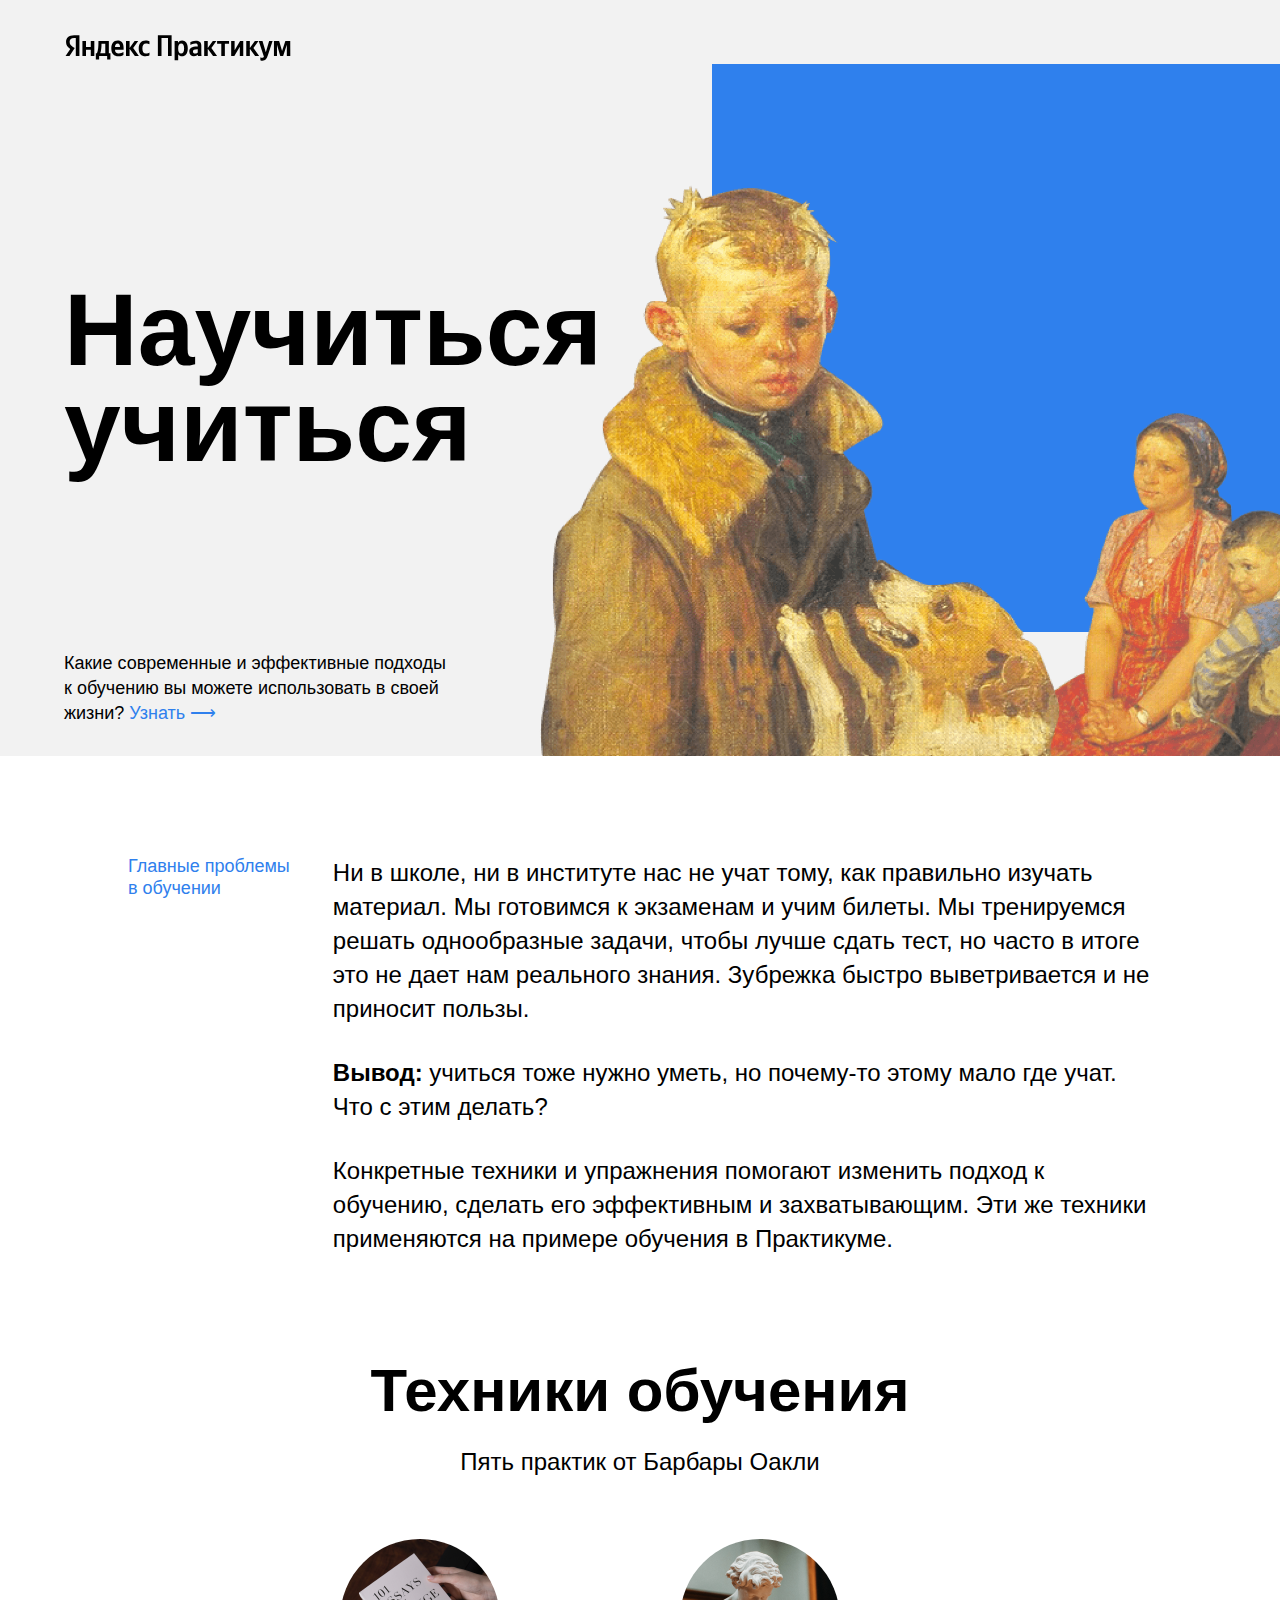
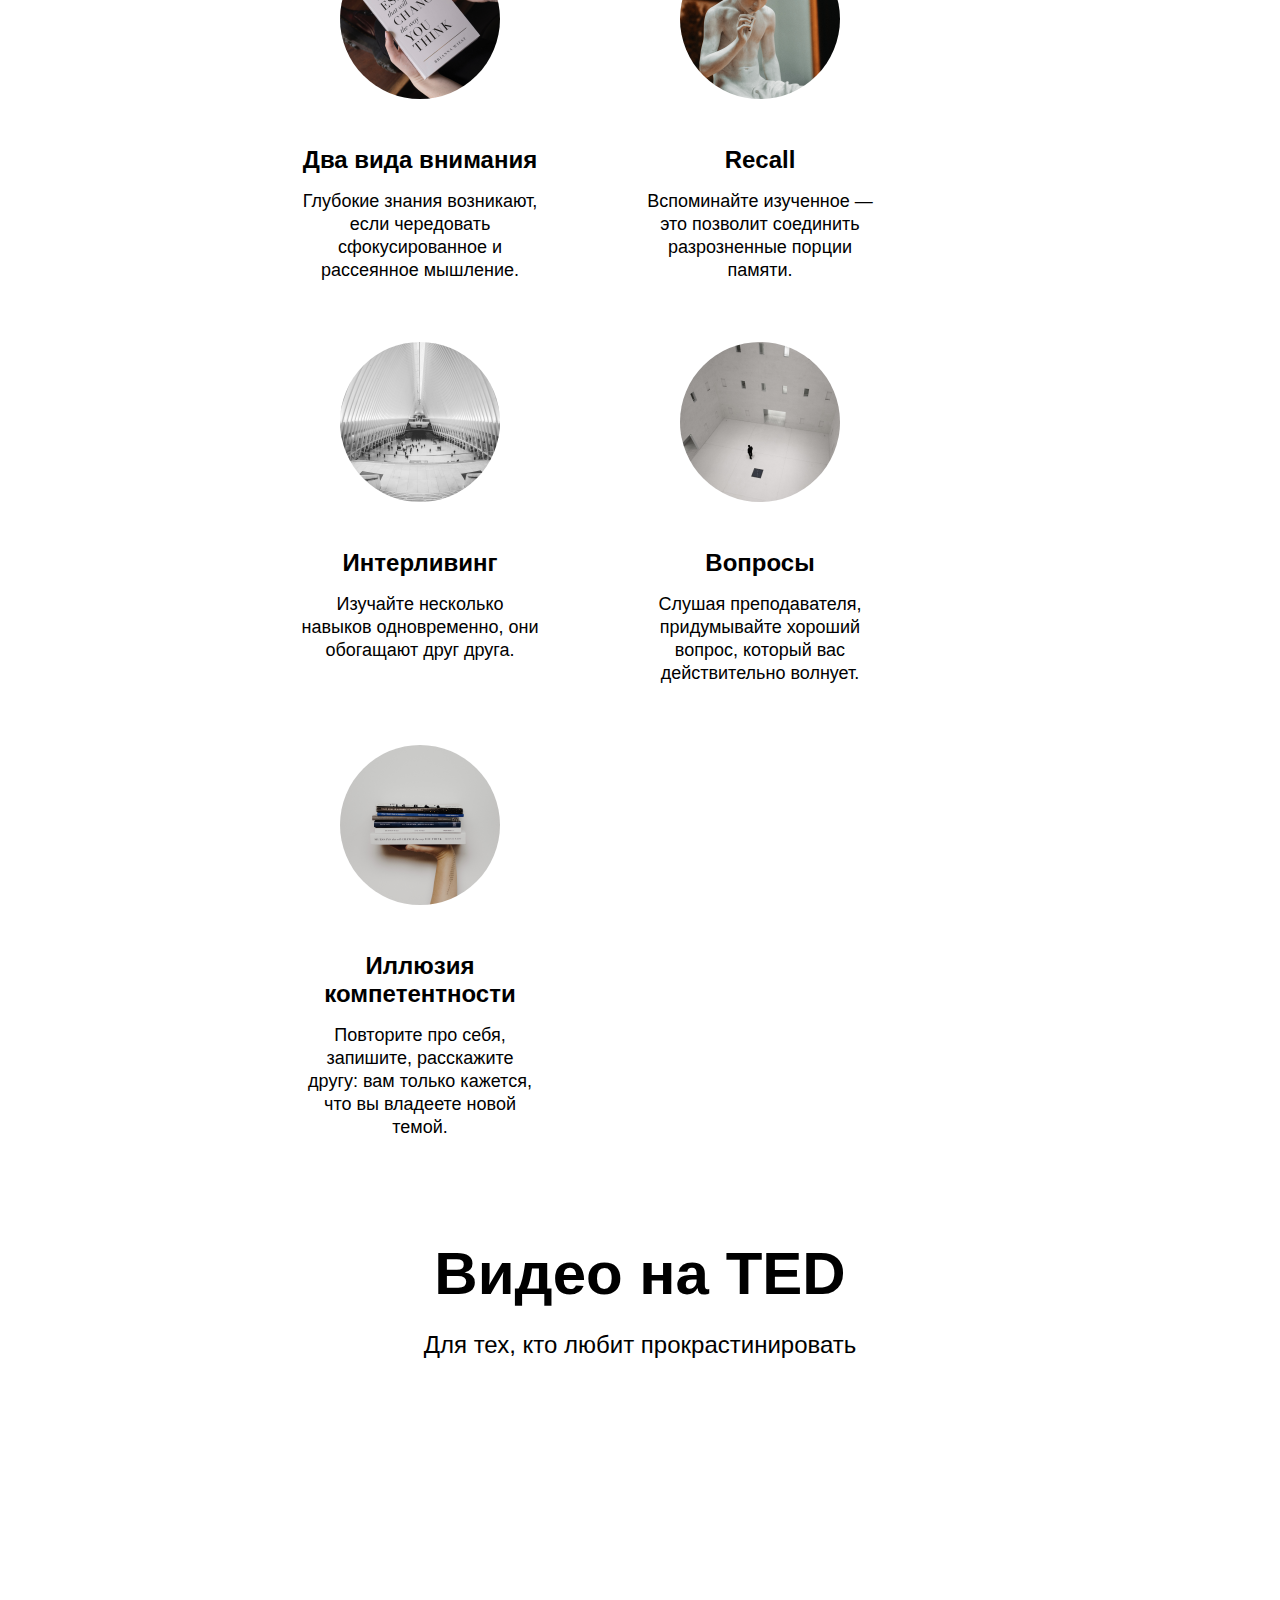
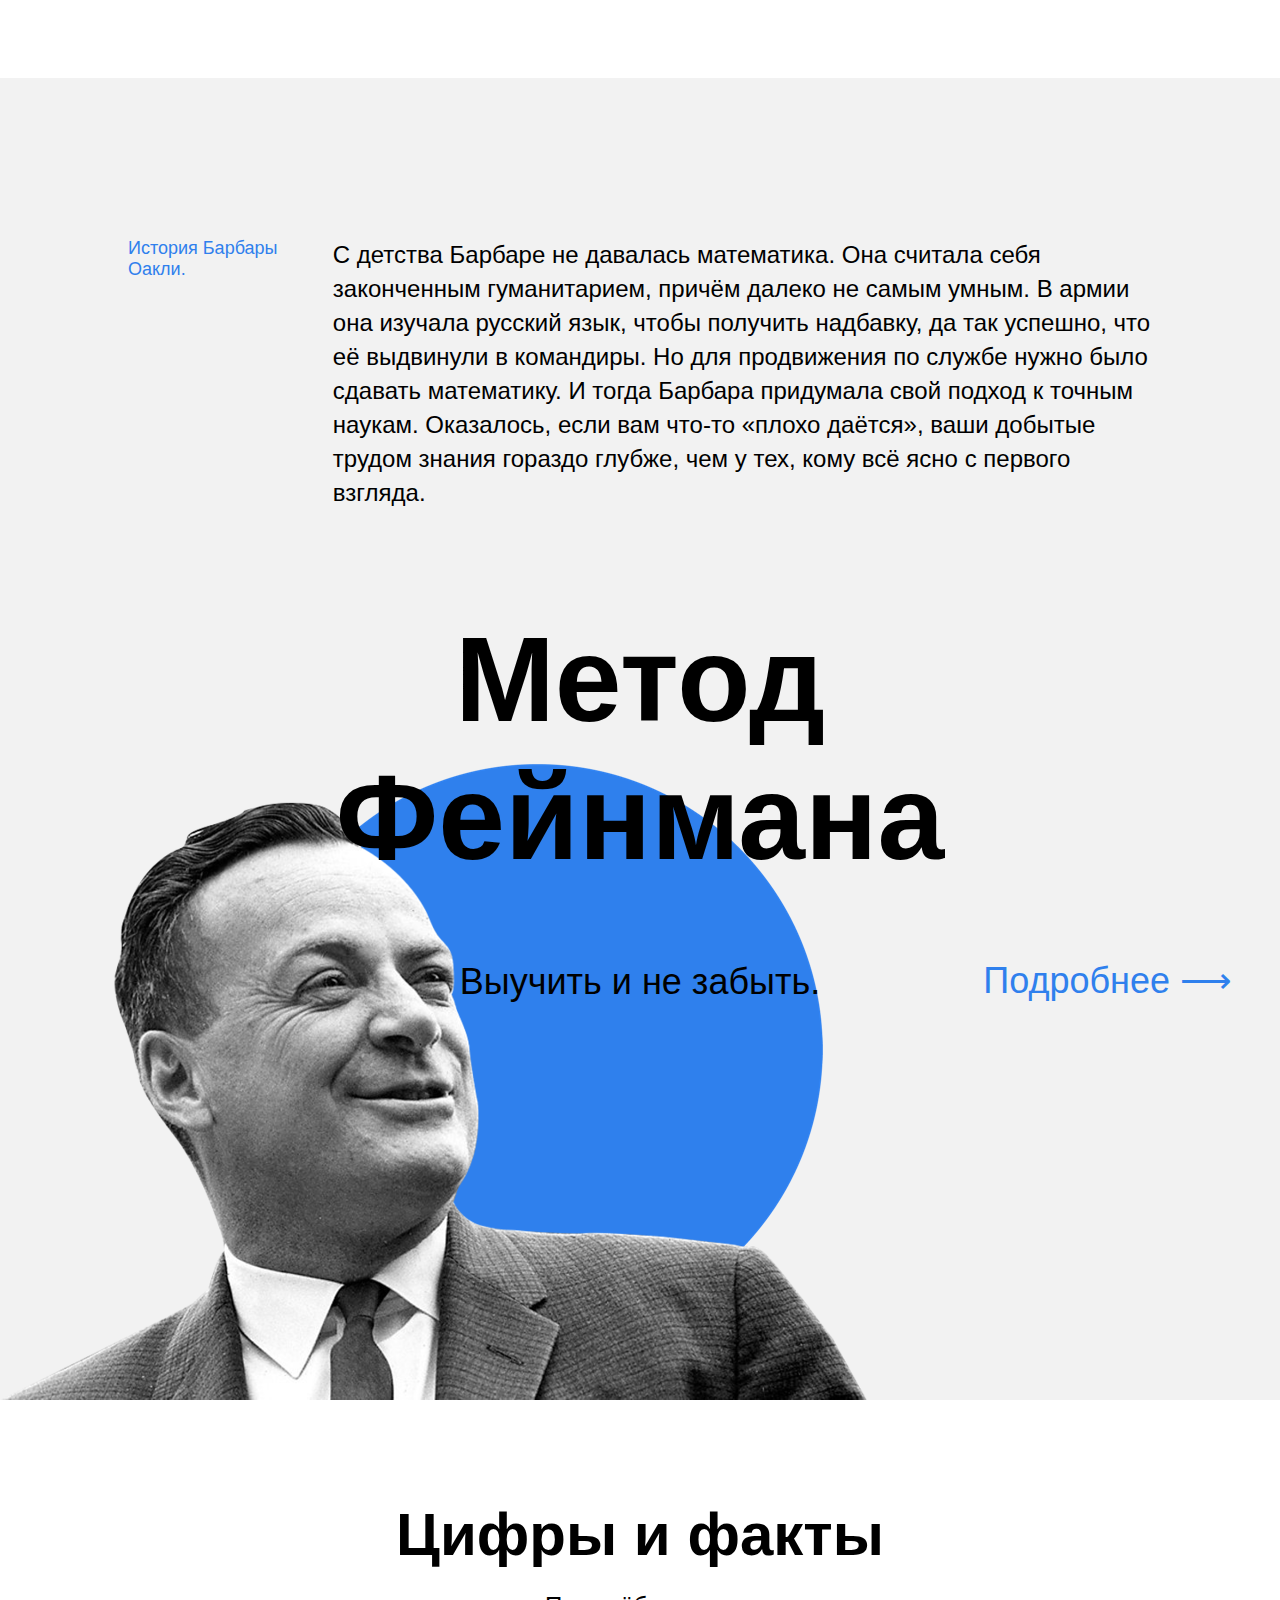
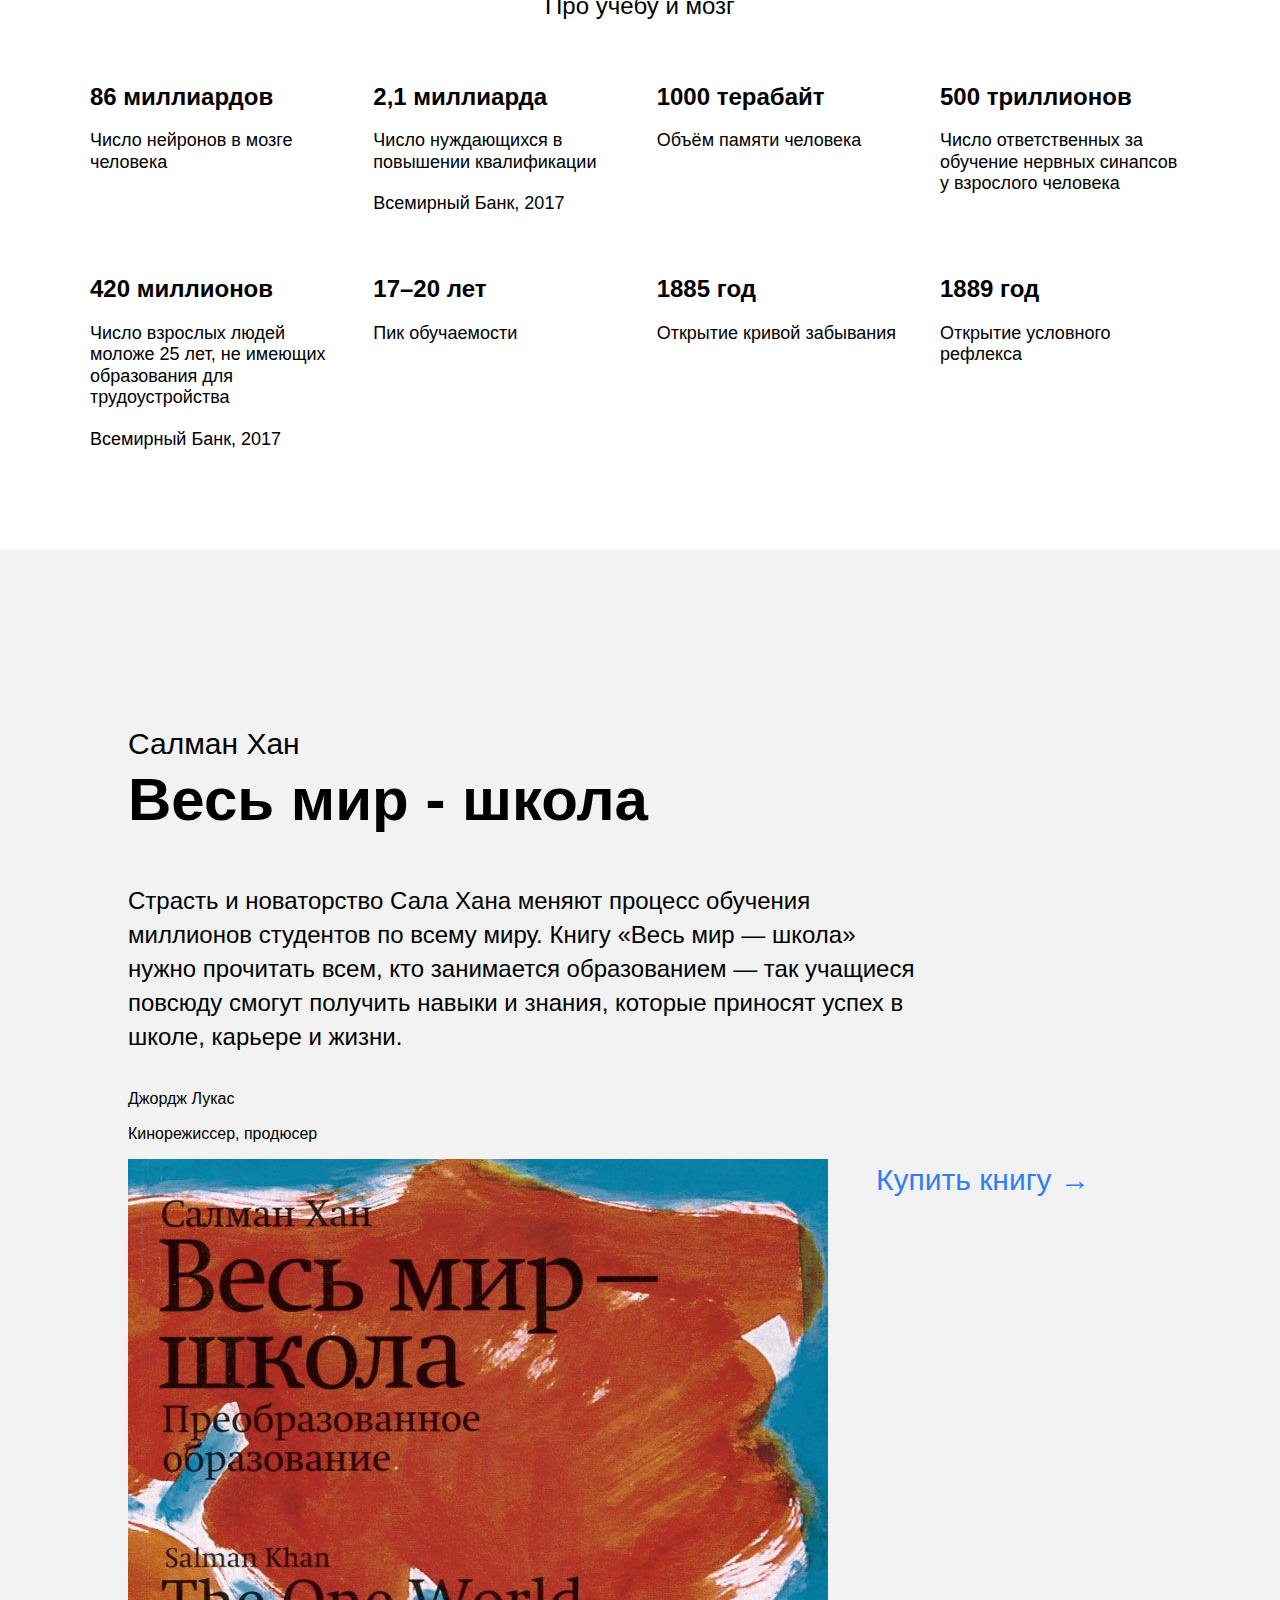
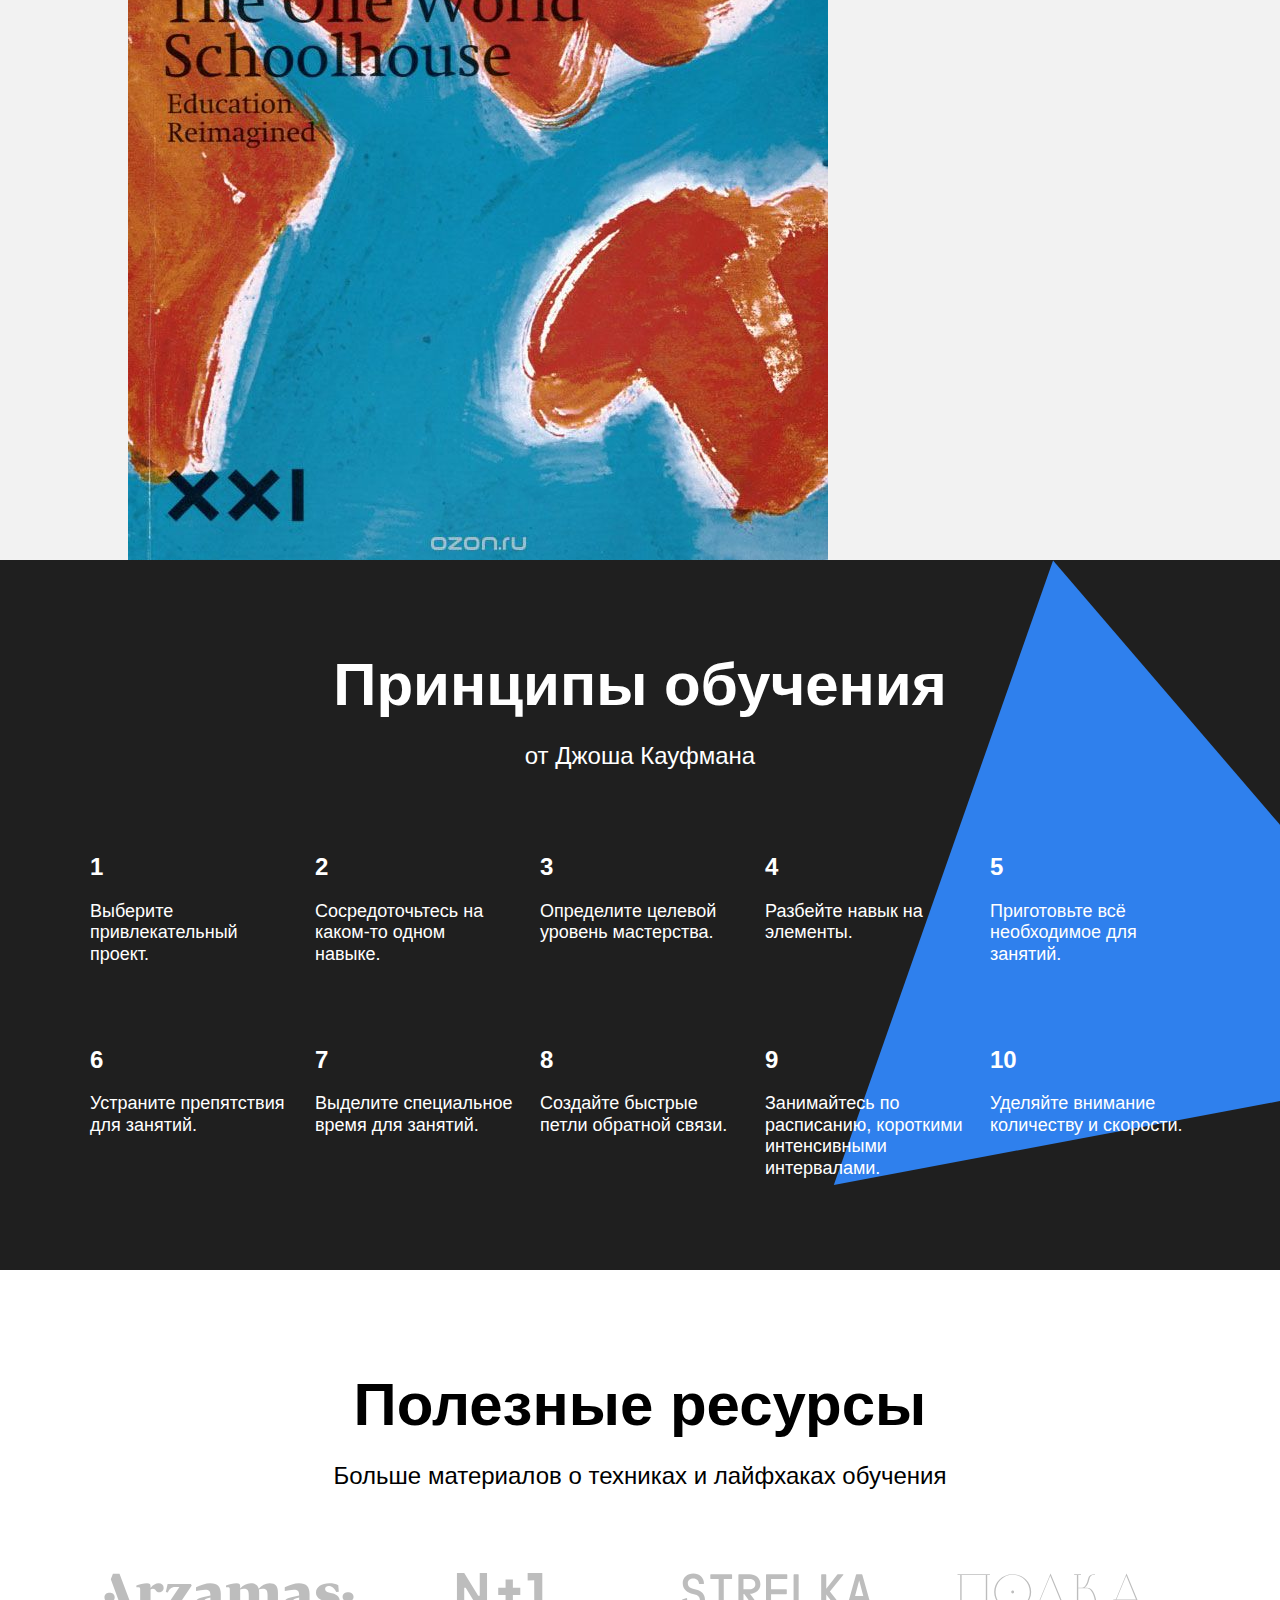
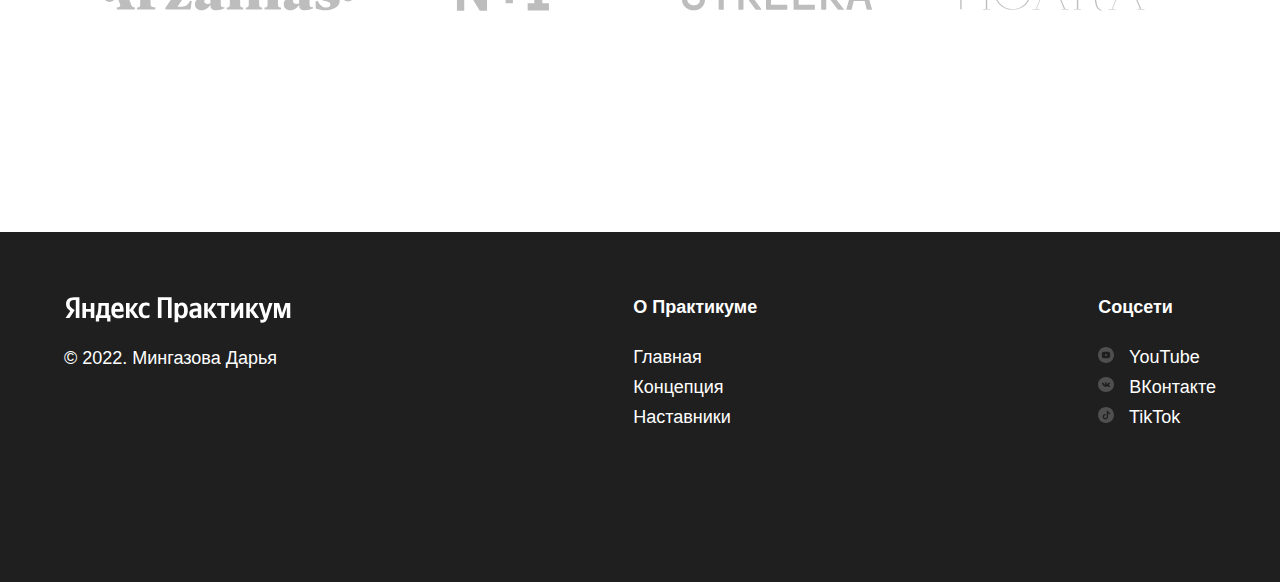
==== index.html @ 9c0dbe28 "second sprint" ====
<!DOCTYPE html>
<html lang="ru">
<head>
  <meta charset="UTF-8">
  <meta name="viewport" content="width=device-width, initial-scale=1.0">
  <link rel="stylesheet" href="./pages/index.css">
  <title>Научиться учиться</title>
</head>
<body class="page">
  <header class="header">
    <a href="https://praktikum.yandex.ru/" target="_blank"><img src="./images/logo_place_header.svg" alt="Логотип Yandex" class="logo logo_place_header"></a>
    <h1 class="header__title">Научиться учиться</h1>
    <p class="header__subtitle">Какие современные и эффективные подходы к обучению вы можете использовать в своей жизни?
    <a href="#" class="header__link">Узнать &xrarr;</a>
    </p>
    <img class="header__illustration" src="./images/header-image.png" alt="«Опять двойка», картина художника Фёдора Решетникова">
    <div class="header__square-pic rotation"></div>
  </header>

  <main class="content">

    <section class="description">
      <div class="two-columns">
        <h2 class="two-columns__brief">Главные проблемы в обучении</h2>
        <div class="two-columns__main-text">
          <p class="two-columns__paragraph">
            Ни в школе, ни в институте нас не учат тому, как правильно изучать материал. Мы готовимся к экзаменам и учим билеты. Мы тренируемся решать однообразные задачи, чтобы лучше сдать тест, но часто в итоге это не дает нам реального знания. Зубрежка быстро выветривается и не приносит пользы.
          </p>
          <p class="two-columns__paragraph">
            <span class="two-columns__span-accent">Вывод:</span>
            учиться тоже нужно уметь, но почему-то этому мало где учат. Что с этим делать?
          </p>
          <p class="two-columns__paragraph">
            Конкретные техники и упражнения помогают изменить подход к обучению, сделать его эффективным и захватывающим. Эти же техники применяются на примере обучения в Практикуме.
          </p>
        </div>
      </div>
    </section>

    <section class="techniques">
      <h2 class="section-title">Техники обучения</h2>
      <p class="section-subtitle">Пять практик от Барбары Оакли</p>
      <ul class="cards">
        <li class="cards__item">
          <img src="images/cards-attention.png" alt="Практика "Два вида внимания"" class="cards__image">
          <h3 class="cards__title">Два вида внимания</h3>
          <p class="cards__description">Глубокие знания возникают, если чередовать сфокусированное и рассеянное мышление.</p>
        </li>
        <li class="cards__item">
          <img src="images/cards-recall.png" alt="Практика "Recall"" class="cards__image">
          <h3 class="cards__title">Recall</h3>
          <p class="cards__description">Вспоминайте изученное — это позволит соединить разрозненные порции памяти.</p>
        </li>
        <li class="cards__item">
          <img src="images/cards-interliving.png" alt="Практика "Интерливинг"" class="cards__image">
          <h3 class="cards__title">Интерливинг</h3>
          <p class="cards__description">Изучайте несколько навыков одновременно, они обогащают друг друга.</p>
        </li>
        <li class="cards__item">
          <img src="images/cards-question.png" alt="Практика "Вопросы"" class="cards__image">
          <h3 class="cards__title">Вопросы</h3>
          <p class="cards__description">Слушая преподавателя, придумывайте хороший вопрос, который вас действительно волнует.</p>
        </li>
        <li class="cards__item">
          <img src="images/cards-competence.png" alt="Практика "Иллюзия компетентности"" class="cards__image">
          <h3 class="cards__title">Иллюзия компетентности</h3>
          <p class="cards__description">Повторите про себя, запишите, расскажите другу: вам только кажется, что вы владеете новой темой.</p>
        </li>
      </ul>
    </section>

    <section class="video">
      <h2 class="section-title">Видео на TED</h2>
      <p class="section-subtitle">Для тех, кто любит прокрастинировать</p>
      <div class="video__iframes">
        <iframe class="video__iframe" src="https://www.youtube.com/watch?v=arj7oStGLkU" allowfullscreen></iframe>
        <iframe class="video__iframe" src="https://www.youtube.com/watch?v=5MgBikgcWnY" allowfullscreen></iframe>
      </div>
    </section>

    <section class="oakley">
      <div class="two-columns">
        <h2 class="two-columns__brief">История Барбары Оакли.</h2>
        <div class="two-columns__main-text">
          <p class="two-columns__paragraph">С детства Барбаре не давалась математика. Она считала себя законченным гуманитарием, причём далеко не самым умным. В армии она изучала русский язык, чтобы получить надбавку, да так успешно, что её выдвинули в командиры. Но для продвижения по службе нужно было сдавать математику. И тогда Барбара придумала свой подход к точным наукам. Оказалось, если вам что-то &#171;плохо даётся&#187;, ваши добытые трудом знания гораздо глубже, чем у тех, кому всё ясно с первого взгляда.</p>
        </div>
      </div>
    </section>

    <section class="feynman">
      <h2 class="feynman__title"> Метод Фейнмана </h2>
      <p class="feynman__subtitle"> Выучить и не забыть. </p>
      <a class="feynman__link " href="#"> Подробнее &xrarr;</a>
    </section>

    <section class="digits">
      <h2 class="section-title">Цифры и факты</h2>
      <p class="section-subtitle">Про учёбу и мозг</p>
      <ul class="table">
        <li class="table__cell">
          <h3 class="table__heading">86 миллиардов</h3>
          <p class="table__text">Число нейронов в мозге человека</p>
        </li>
        <li class="table__cell">
          <h3 class="table__heading">2,1 миллиарда</h3>
          <p class="table__text">Число нуждающихся в повышении квалификации</p>
          <p class="table__text">Всемирный Банк, 2017</p>
        </li>
        <li class="table__cell">
          <h3 class="table__heading">1000 терабайт</h3>
          <p class="table__text">Объём памяти человека</p>
        </li>
        <li class="table__cell">
          <h3 class="table__heading">500 триллионов</h3>
          <p class="table__text">Число ответственных за обучение нервных синапсов у взрослого человека</p>
        </li>
        <li class="table__cell">
          <h3 class="table__heading">420 миллионов</h3>
          <p class="table__text">Число взрослых людей моложе 25 лет, не имеющих образования для трудоустройства</p>
          <p class="table__text">Всемирный Банк, 2017</p>
        </li>
        <li class="table__cell">
          <h3 class="table__heading">17–20 лет</h3>
          <p class="table__text">Пик обучаемости</p>
        </li>
        <li class="table__cell">
          <h3 class="table__heading">1885 год</h3>
          <p class="table__text">Открытие кривой забывания</p>
        </li>
        <li class="table__cell">
          <h3 class="table__heading">1889 год</h3>
          <p class="table__text">Открытие условного рефлекса</p>
        </li>
      </ul>
    </section>

    <section class="khan">
      <div class="khan__container">
        <p class="khan__author">Салман Хан</p>
        <h2 class="khan__title">Весь мир - школа</h2>
        <div class="khan__quote">Страсть и новаторство Сала Хана меняют процесс обучения миллионов студентов по всему миру. Книгу &#171;Весь мир — школа&#187; нужно прочитать всем, кто занимается образованием — так учащиеся повсюду смогут получить навыки и знания, которые приносят успех в школе, карьере и жизни.</div>
        <p class="khan__quote-author">Джордж Лукас</p>
        <p class="khan__quote-author-subline">Кинорежиссер, продюсер</p>
        <div class="khan__book-container">
          <img class="khan__book-pic" src="images/khan-book.jpg" alt="Обложка книги "Весь мир - школа", автор Салман Хан">
          <a class="khan__buy-link" href="#" target="_blank">Купить книгу &rarr;</a>
        </div>
      </div>
    </section>

    <section class="kaufman">
      <h2 class="section-title section-title_theme_dark">Принципы обучения</h2>
      <p class="section-subtitle section-subtitle_theme_dark">от Джоша Кауфмана</p>
      <ul class="table table_theme_dark">
        <li class="table__cell table__cell_theme_dark">
          <h3 class="table__heading">1</h3>
          <p class="table__text">Выберите привлекательный проект.</p>
        </li>
        <li class="table__cell table__cell_theme_dark">
          <h3 class="table__heading">2</h3>
          <p class="table__text">Сосредоточьтесь на каком-то одном навыке.</p>
        </li>
        <li class="table__cell table__cell_theme_dark">
          <h3 class="table__heading">3</h3>
          <p class="table__text">Определите целевой уровень мастерства.</p>
        </li>
        <li class="table__cell table__cell_theme_dark">
          <h3 class="table__heading">4</h3>
          <p class="table__text">Разбейте навык на элементы.</p>
        </li>
        <li class="table__cell table__cell_theme_dark">
          <h3 class="table__heading">5</h3>
          <p class="table__text">Приготовьте всё необходимое для занятий.</p>
        </li>
        <li class="table__cell table__cell_theme_dark">
          <h3 class="table__heading">6</h3>
          <p class="table__text">Устраните препятствия для занятий.</p>
        </li>
        <li class="table__cell table__cell_theme_dark">
          <h3 class="table__heading">7</h3>
          <p class="table__text">Выделите специальное время для занятий.</p>
        </li>
        <li class="table__cell table__cell_theme_dark">
          <h3 class="table__heading">8</h3>
          <p class="table__text">Создайте быстрые петли обратной связи.</p>
        </li>
        <li class="table__cell table__cell_theme_dark">
          <h3 class="table__heading">9</h3>
          <p class="table__text">Занимайтесь по расписанию, короткими интенсивными интервалами.</p>
        </li>
        <li class="table__cell table__cell_theme_dark">
          <h3 class="table__heading">10</h3>
          <p class="table__text">Уделяйте внимание количеству и скорости.</p>
        </li>
      </ul>
      <div class="kaufman__triangle rotation"></div>
    </section>

    <section class="resourses">
        <h2 class="section-title">Полезные ресурсы</h2>
        <p class="section-subtitle">Больше материалов о техниках и лайфхаках обучения</p>
        <ul class="resourses__logo-zone">
          <li><a href="https://arzamas.academy/" target="_blank">
            <img class="resourses__logo" src="./images/logo/resources-arzamas.svg" alt="Логотип ресурса проекта Arzamas">
          </a></li>
          <li><a href="https://nplus1.ru/" target="_blank">
            <img class="resourses__logo" src="./images/logo/resources-n1.svg" alt="Логотип ресурса интернет-издания N+1">
          </a></li>
          <li><a href="https://strelka.com/" target="_blank">
            <img class="resourses__logo" src="./images/logo/resources-strelka.svg" alt="Логотип ресурса института Стрелка">
          </a></li>
          <li><a href="https://polka.academy/" target="_blank">
            <img class="resourses__logo" src="./images/logo/resources-polka.svg" alt="Логотип ресурса проекта Полка">
          </a></li>
        </ul>
      </section>
    </section>
  </main>
  <!--Подвал сайта-->
  <footer class="footer">
    <div class="footer__columns">
      <div class="footer__column footer__column_content_copyright">
        <a href="https://praktikum.yandex.ru/" target="_blank"><img src="./images/logo_place_footer.svg" alt="Логотип Yandex" class="logo logo_place_footer"></a>
        <p class="footer__author">&copy; 2022. Мингазова Дарья</p>
      </div>
      <nav class="footer__column footer__column_content_info">
        <h2 class="footer__column-heading">О Практикуме</h2>
        <ul class="footer__column-links">
          <li><a href="#" class="footer__column-link">Главная</a></li>
          <li><a href="#" class="footer__column-link">Концепция</a></li>
          <li><a href="#" class="footer__column-link">Наставники</a></li>
        </ul>
      </nav>
      <nav class="footer__column footer__column_content_social">
        <h2 class="footer__column-heading">Соцсети</h2>
        <ul class="footer__column-links">
          <li>
            <a href="https://www.youtube.com/channel/UCjaEmNS6ZOeKgVemfBikjGQ" target="_blank" class="footer__column-link">
            <img class="footer__social-icon" src="./images/youtube-icon.svg" alt="Логотип YouTube"> YouTube</a>
          </li>
          <li>
            <a href="https://vk.com/yandex.praktikum" target="_blank" class="footer__column-link">
            <img class="footer__social-icon" src="./images/vk_color_white.svg" alt="Логотип ВКонтакте"> ВКонтакте</a>
          </li>
          <li>
            <a href="https://www.tiktok.com/" target="_blank" class="footer__column-link">
            <img class="footer__social-icon" src="./images/tiktok-icon.svg" alt="Логотип TikTok"> TikTok</a>
          </li>
        </ul>
      </nav>
    </div>
  </footer>
</body>
</html>
---- pages/index.css ----
@import url(../vendor/normalize.css);

@import url(../blocks/page/page.css);
/*header*/
@import url(../blocks/header/header.css);
@import url(../blocks/header/__title/header__title.css);
@import url(../blocks/header/__subtitle/header__subtitle.css);
@import url(../blocks/header/__link/header__link.css);
@import url(../blocks/header/__illustration/header__illustration.css);
@import url(../blocks/header/__square-pic/header__square-pic.css);

@import url(../blocks/logo/logo.css);
@import url(../blocks/logo/_place/logo_place_header.css);
@import url(../blocks/logo/_place/logo_place_footer.css);

@import url(../blocks/description/description.css);

@import url(../blocks/techniques/techniques.css);

@import url(../blocks/video/video.css);
@import url(../blocks/video/__iframe/video__iframe.css);
@import url(../blocks/video/__iframes/video__iframes.css);

@import url(../blocks/oakley/oakley.css);

@import url(../blocks/feynman/feynman.css);
@import url(../blocks/feynman/__title/feynman__title.css);
@import url(../blocks/feynman/__subtitle/feynman__subtitle.css);
@import url(../blocks/feynman/__link/feynman__link.css);

@import url(../blocks/digits/digits.css);

@import url(../blocks/khan/khan.css);
@import url(../blocks/khan/__author/khan__author.css);
@import url(../blocks/khan/__container/khan__container.css);
@import url(../blocks/khan/__title/khan__title.css);
@import url(../blocks/khan/__quote/khan__quote.css);
@import url(../blocks/khan/__quote-author/khan__quote-author.css);
@import url(../blocks/khan/__quote-author-subline/khan__quote-author-subline.css);
@import url(../blocks/khan/__book-container/khan__book-container.css);
@import url(../blocks/khan/__book-pic/khan__book-pic.css);
@import url(../blocks/khan/__buy-link/khan__buy-link.css);

@import url(../blocks/kaufman/kaufman.css);
@import url(../blocks/kaufman/__triangle/kaufman__triangle.css);

@import url(../blocks/resources/resources.css);
@import url(../blocks/resources/__logo-zone/resources__logo-zone.css);
@import url(../blocks/resources/__logo/resources__logo.css);

@import url(../blocks/footer/footer.css);
@import url(../blocks/footer/__columns/footer__columns.css);
@import url(../blocks/footer/__column/footer__column.css);
@import url(../blocks/footer/__column/_content/footer__column_content_copyright.css);
@import url(../blocks/footer/__column/_content/footer__column_content_info.css);
@import url(../blocks/footer/__column/_content/footer__column_content_social.css);
@import url(../blocks/footer/__column-heading/footer__column-heading.css);
@import url(../blocks/footer/__column-link/footer__column-link.css);
@import url(../blocks/footer/__column-links/footer__column-links.css);
@import url(../blocks/footer/__social-icon/footer__social-icon.css);
@import url(../blocks/footer/__author/footer__author.css);


@import url(../blocks/two-columns/two-columns.css);
@import url(../blocks/two-columns/__brief/two-columns__brief.css);
@import url(../blocks/two-columns/__main-text/two-columns__main-text.css);
@import url(../blocks/two-columns/__paragraph/two-columns__paragraph.css);
@import url(../blocks/two-columns/__span-accent/two-columns__span-accent.css);

@import url(../blocks/section-title/section-title.css);
@import url(../blocks/section-title/_theme/section-title_theme_dark.css);
@import url(../blocks/section-subtitle/section-subtitle.css);
@import url(../blocks/section-subtitle/_theme/section-subtitle_theme_dark.css);

@import url(../blocks/table/table.css);
@import url(../blocks/table/_theme/table_theme_dark.css);
@import url(../blocks/table/__cell/table__cell.css);
@import url(../blocks/table/__cell/_theme/table__cell_theme_dark.css);
@import url(../blocks/table/__heading/table__heading.css);
@import url(../blocks/table/__heading/_theme/table__heading_theme_dark.css);
@import url(../blocks/table/__text/table__text.css);
@import url(../blocks/table/__text/_theme/table__text_theme_dark.css);

@import url(../blocks/cards/cards.css);
@import url(../blocks/cards/__item/cards__item.css);
@import url(../blocks/cards/__description/cards__description.css);
@import url(../blocks/cards/__title/cards__title.css);
@import url(../blocks/cards/__image/cards__image.css);

@import url(../blocks/rotation/rotation.css);
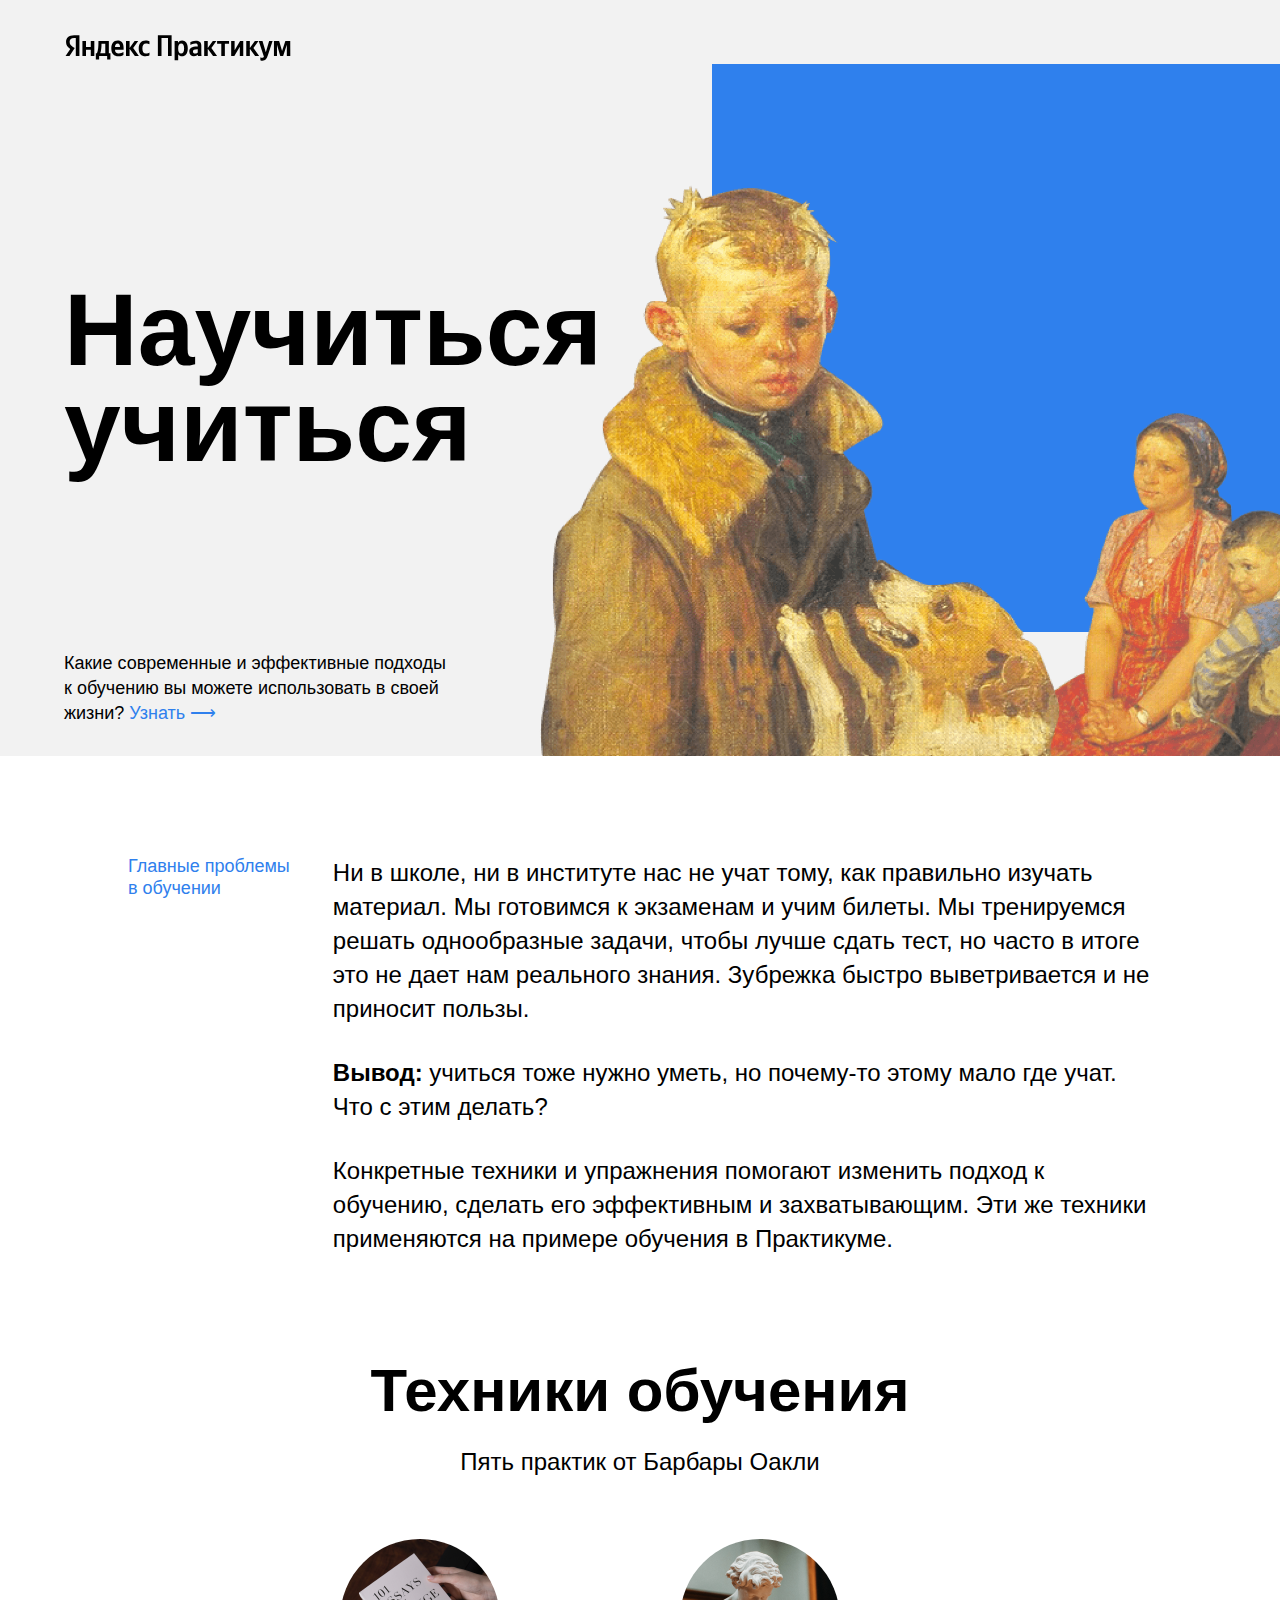
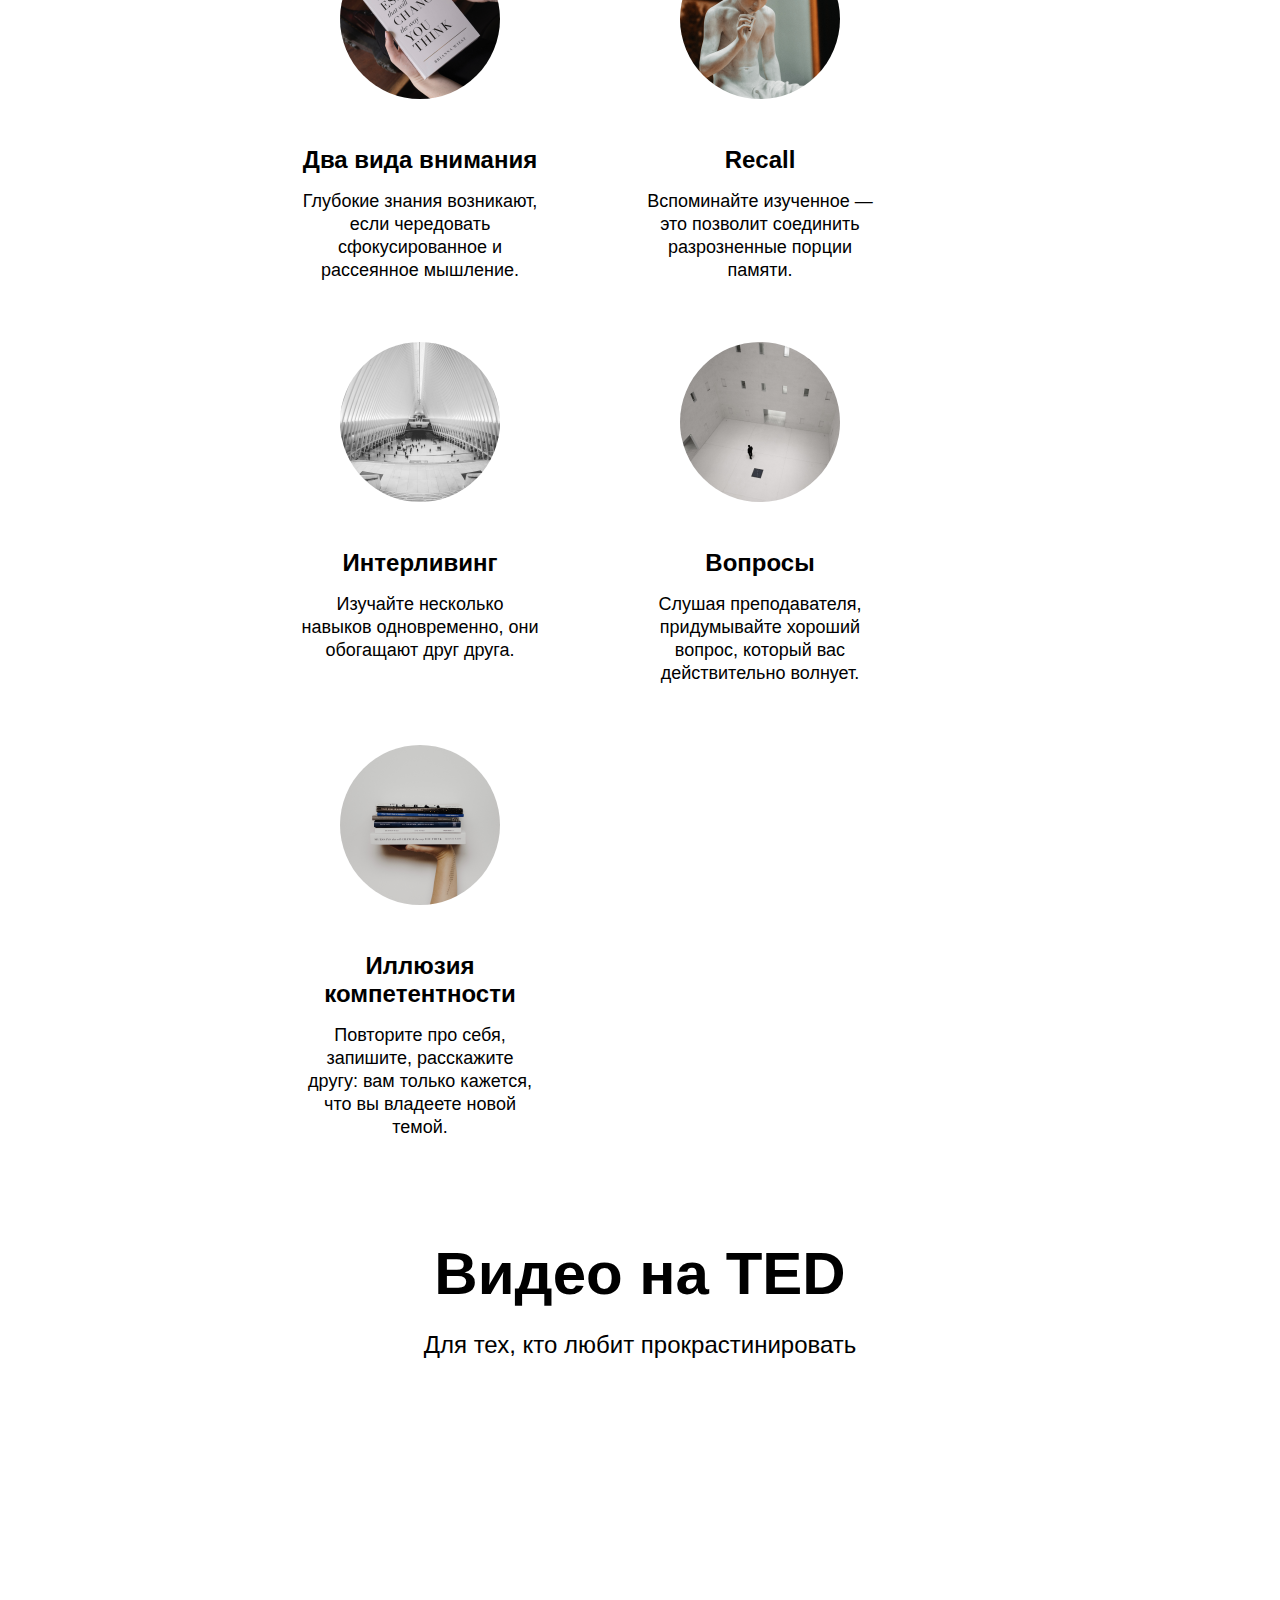
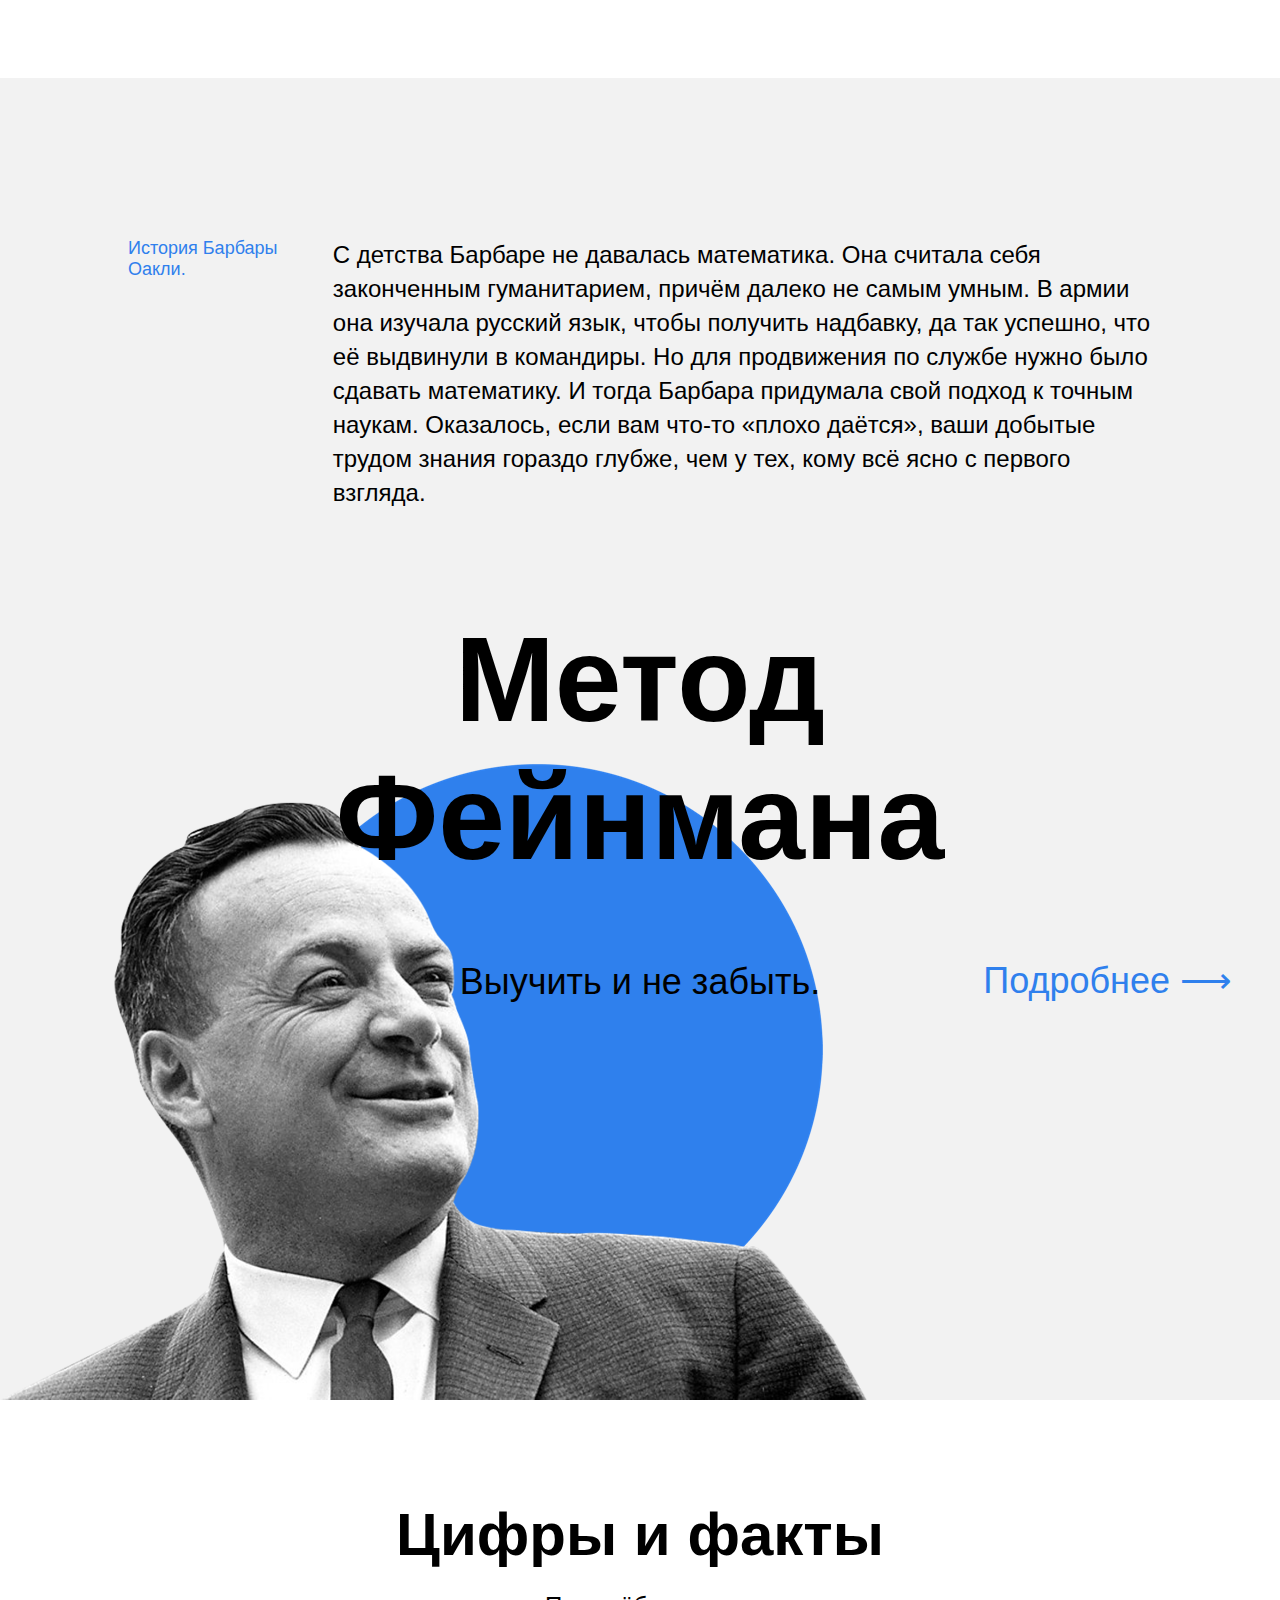
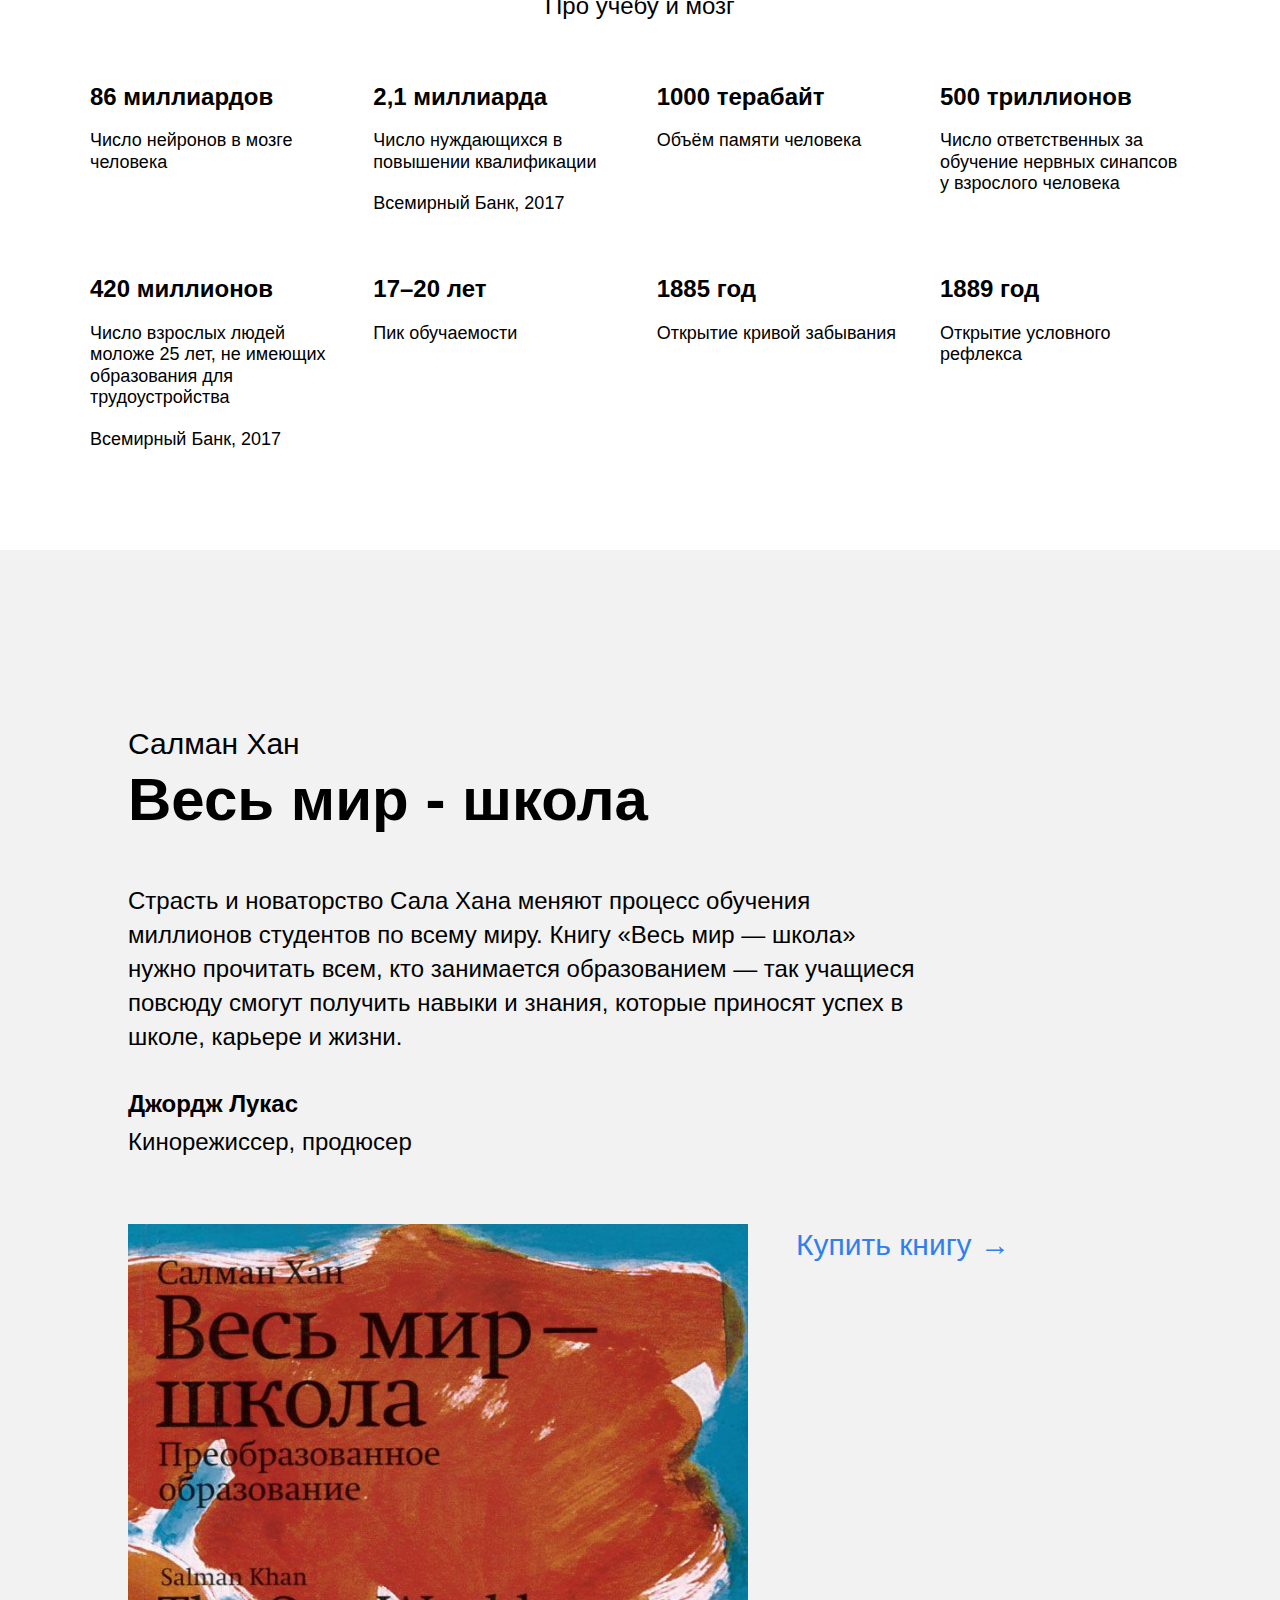
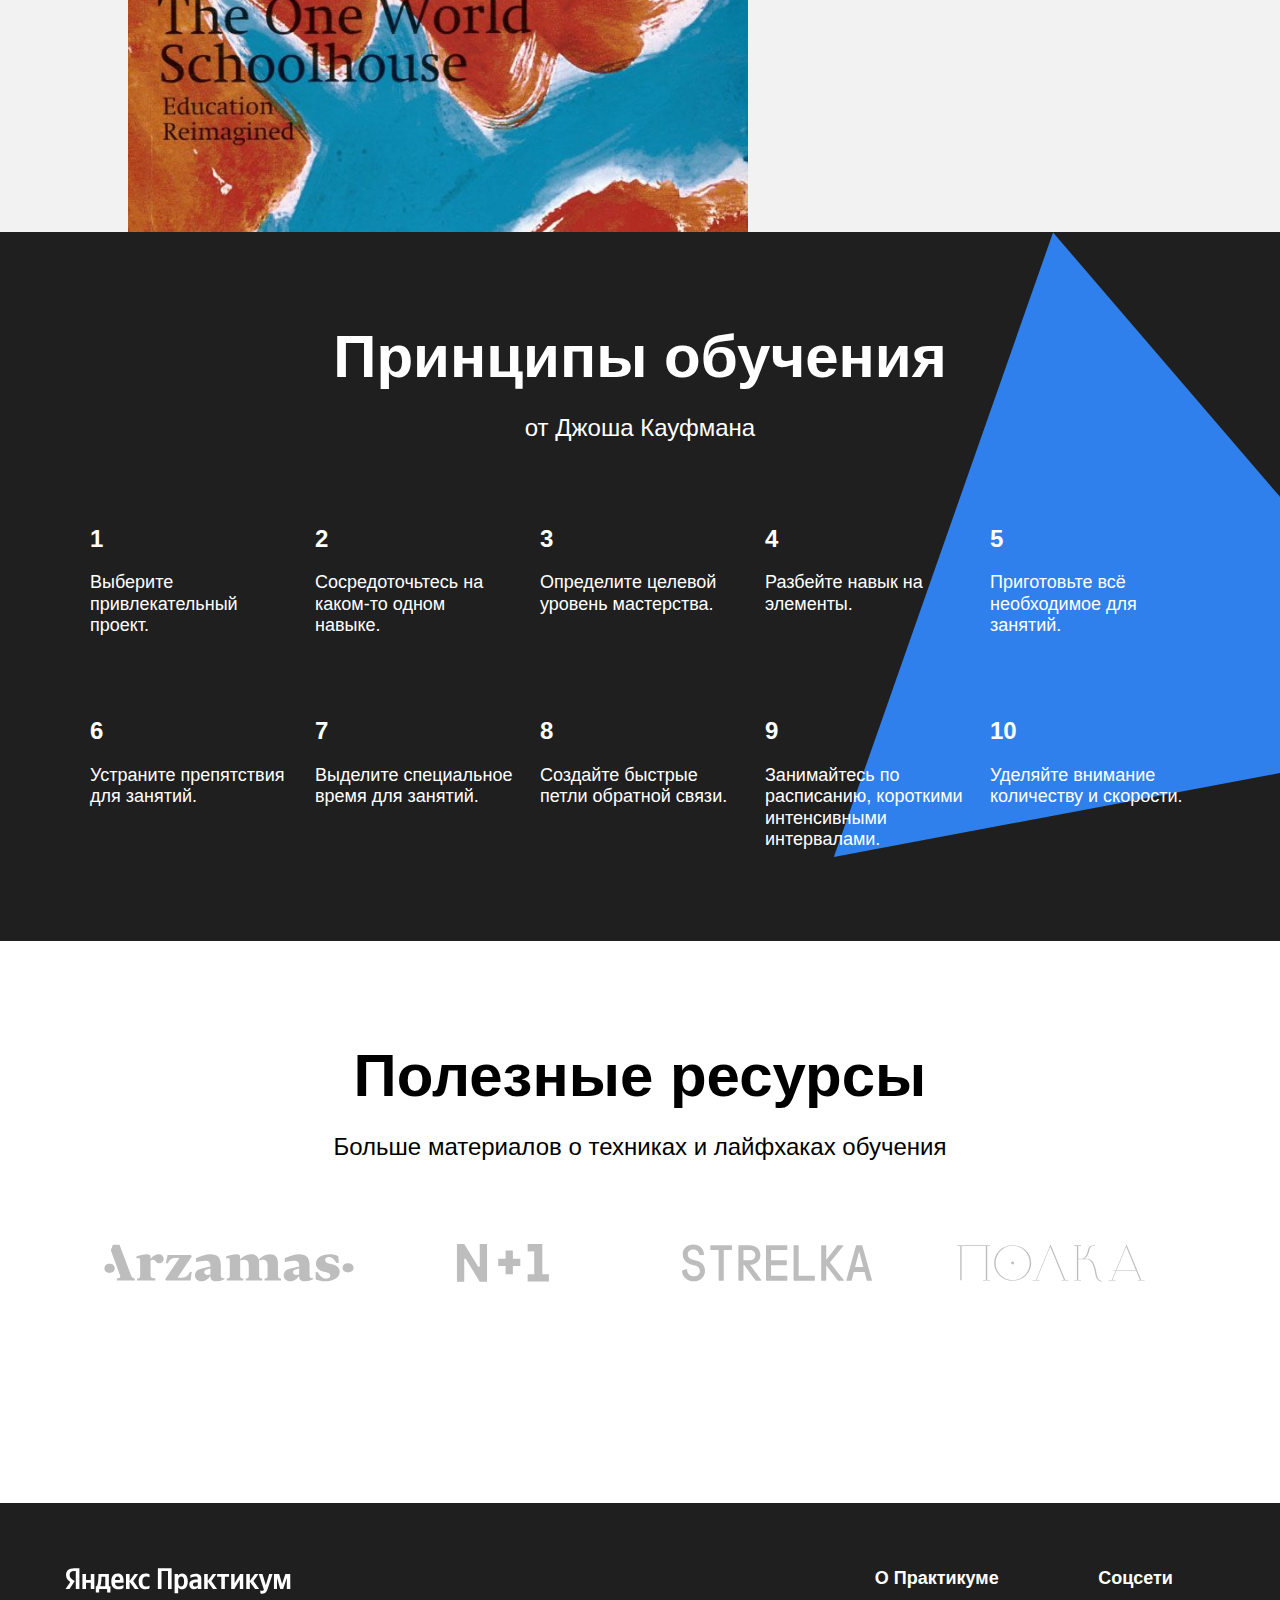
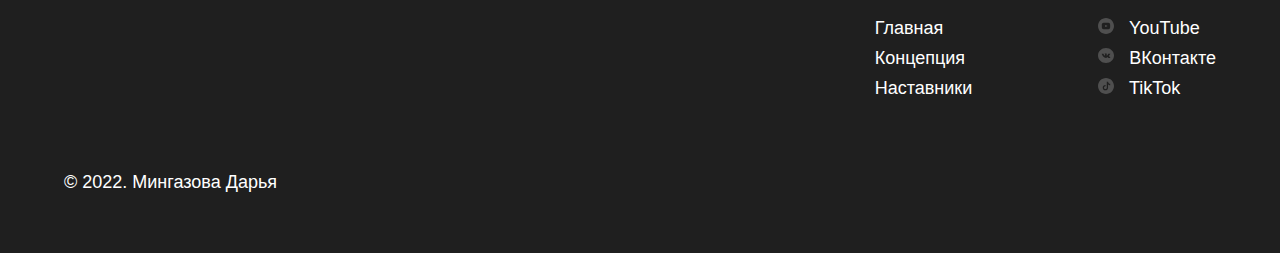
==== commit 45647cab: "second sprint" ====
--- a/index.html
+++ b/index.html
@@ -42,27 +42,27 @@
       <p class="section-subtitle">Пять практик от Барбары Оакли</p>
       <ul class="cards">
         <li class="cards__item">
-          <img src="images/cards-attention.png" alt="Практика "Два вида внимания"" class="cards__image">
+          <img src="images/cards-attention.png" alt="Практика &quot;Два вида внимания&quot;" class="cards__image">
           <h3 class="cards__title">Два вида внимания</h3>
           <p class="cards__description">Глубокие знания возникают, если чередовать сфокусированное и рассеянное мышление.</p>
         </li>
         <li class="cards__item">
-          <img src="images/cards-recall.png" alt="Практика "Recall"" class="cards__image">
+          <img src="images/cards-recall.png" alt="Практика &quot;Recall&quot;" class="cards__image">
           <h3 class="cards__title">Recall</h3>
           <p class="cards__description">Вспоминайте изученное — это позволит соединить разрозненные порции памяти.</p>
         </li>
         <li class="cards__item">
-          <img src="images/cards-interliving.png" alt="Практика "Интерливинг"" class="cards__image">
+          <img src="images/cards-interliving.png" alt="Практика &quot;Интерливинг&quot;" class="cards__image">
           <h3 class="cards__title">Интерливинг</h3>
           <p class="cards__description">Изучайте несколько навыков одновременно, они обогащают друг друга.</p>
         </li>
         <li class="cards__item">
-          <img src="images/cards-question.png" alt="Практика "Вопросы"" class="cards__image">
+          <img src="images/cards-question.png" alt="Практика &quot;Вопросы&quot;" class="cards__image">
           <h3 class="cards__title">Вопросы</h3>
           <p class="cards__description">Слушая преподавателя, придумывайте хороший вопрос, который вас действительно волнует.</p>
         </li>
         <li class="cards__item">
-          <img src="images/cards-competence.png" alt="Практика "Иллюзия компетентности"" class="cards__image">
+          <img src="images/cards-competence.png" alt="Практика &quot;Иллюзия компетентности&quot;" class="cards__image">
           <h3 class="cards__title">Иллюзия компетентности</h3>
           <p class="cards__description">Повторите про себя, запишите, расскажите другу: вам только кажется, что вы владеете новой темой.</p>
         </li>
@@ -73,8 +73,8 @@
       <h2 class="section-title">Видео на TED</h2>
       <p class="section-subtitle">Для тех, кто любит прокрастинировать</p>
       <div class="video__iframes">
-        <iframe class="video__iframe" src="https://www.youtube.com/watch?v=arj7oStGLkU" allowfullscreen></iframe>
-        <iframe class="video__iframe" src="https://www.youtube.com/watch?v=5MgBikgcWnY" allowfullscreen></iframe>
+        <iframe class="video__iframe" src="https://www.youtube.com/watch?v=arj7oStGLkU" allowfullscreen></iframe><!--Ссылки проверила по брифу,-->
+        <iframe class="video__iframe" src="https://www.youtube.com/watch?v=5MgBikgcWnY" allowfullscreen></iframe><!--почему-то видео отображается как сайт youtube заблокирован-->
       </div>
     </section>
 
@@ -138,11 +138,11 @@
       <div class="khan__container">
         <p class="khan__author">Салман Хан</p>
         <h2 class="khan__title">Весь мир - школа</h2>
-        <div class="khan__quote">Страсть и новаторство Сала Хана меняют процесс обучения миллионов студентов по всему миру. Книгу &#171;Весь мир — школа&#187; нужно прочитать всем, кто занимается образованием — так учащиеся повсюду смогут получить навыки и знания, которые приносят успех в школе, карьере и жизни.</div>
+        <blockquote class="khan__quote">Страсть и новаторство Сала Хана меняют процесс обучения миллионов студентов по всему миру. Книгу &#171;Весь мир — школа&#187; нужно прочитать всем, кто занимается образованием — так учащиеся повсюду смогут получить навыки и знания, которые приносят успех в школе, карьере и жизни.</blockquote>
         <p class="khan__quote-author">Джордж Лукас</p>
         <p class="khan__quote-author-subline">Кинорежиссер, продюсер</p>
         <div class="khan__book-container">
-          <img class="khan__book-pic" src="images/khan-book.jpg" alt="Обложка книги "Весь мир - школа", автор Салман Хан">
+          <img class="khan__book-pic" src="images/khan-book.jpg" alt="Обложка книги &quot;Весь мир - школа&quot;, автор Салман Хан">
           <a class="khan__buy-link" href="#" target="_blank">Купить книгу &rarr;</a>
         </div>
       </div>
@@ -196,24 +196,23 @@
       <div class="kaufman__triangle rotation"></div>
     </section>
 
-    <section class="resourses">
+    <section class="resources">
         <h2 class="section-title">Полезные ресурсы</h2>
         <p class="section-subtitle">Больше материалов о техниках и лайфхаках обучения</p>
-        <ul class="resourses__logo-zone">
+        <ul class="resourсes__logo-zone">
           <li><a href="https://arzamas.academy/" target="_blank">
-            <img class="resourses__logo" src="./images/logo/resources-arzamas.svg" alt="Логотип ресурса проекта Arzamas">
+            <img class="resourсes__logo" src="./images/logo/resources-arzamas.svg" alt="Логотип ресурса проекта Arzamas">
           </a></li>
           <li><a href="https://nplus1.ru/" target="_blank">
-            <img class="resourses__logo" src="./images/logo/resources-n1.svg" alt="Логотип ресурса интернет-издания N+1">
+            <img class="resourсes__logo" src="./images/logo/resources-n1.svg" alt="Логотип ресурса интернет-издания N+1">
           </a></li>
           <li><a href="https://strelka.com/" target="_blank">
-            <img class="resourses__logo" src="./images/logo/resources-strelka.svg" alt="Логотип ресурса института Стрелка">
+            <img class="resourсes__logo" src="./images/logo/resources-strelka.svg" alt="Логотип ресурса института Стрелка">
           </a></li>
           <li><a href="https://polka.academy/" target="_blank">
-            <img class="resourses__logo" src="./images/logo/resources-polka.svg" alt="Логотип ресурса проекта Полка">
+            <img class="resourсes__logo" src="./images/logo/resources-polka.svg" alt="Логотип ресурса проекта Полка">
           </a></li>
         </ul>
-      </section>
     </section>
   </main>
   <!--Подвал сайта-->
--- a/pages/index.css
+++ b/pages/index.css
@@ -11,7 +11,6 @@
 
 @import url(../blocks/logo/logo.css);
 @import url(../blocks/logo/_place/logo_place_header.css);
-@import url(../blocks/logo/_place/logo_place_footer.css);
 
 @import url(../blocks/description/description.css);
 
@@ -43,6 +42,7 @@
 
 @import url(../blocks/kaufman/kaufman.css);
 @import url(../blocks/kaufman/__triangle/kaufman__triangle.css);
+
 
 @import url(../blocks/resources/resources.css);
 @import url(../blocks/resources/__logo-zone/resources__logo-zone.css);
@@ -77,9 +77,7 @@
 @import url(../blocks/table/__cell/table__cell.css);
 @import url(../blocks/table/__cell/_theme/table__cell_theme_dark.css);
 @import url(../blocks/table/__heading/table__heading.css);
-@import url(../blocks/table/__heading/_theme/table__heading_theme_dark.css);
 @import url(../blocks/table/__text/table__text.css);
-@import url(../blocks/table/__text/_theme/table__text_theme_dark.css);
 
 @import url(../blocks/cards/cards.css);
 @import url(../blocks/cards/__item/cards__item.css);
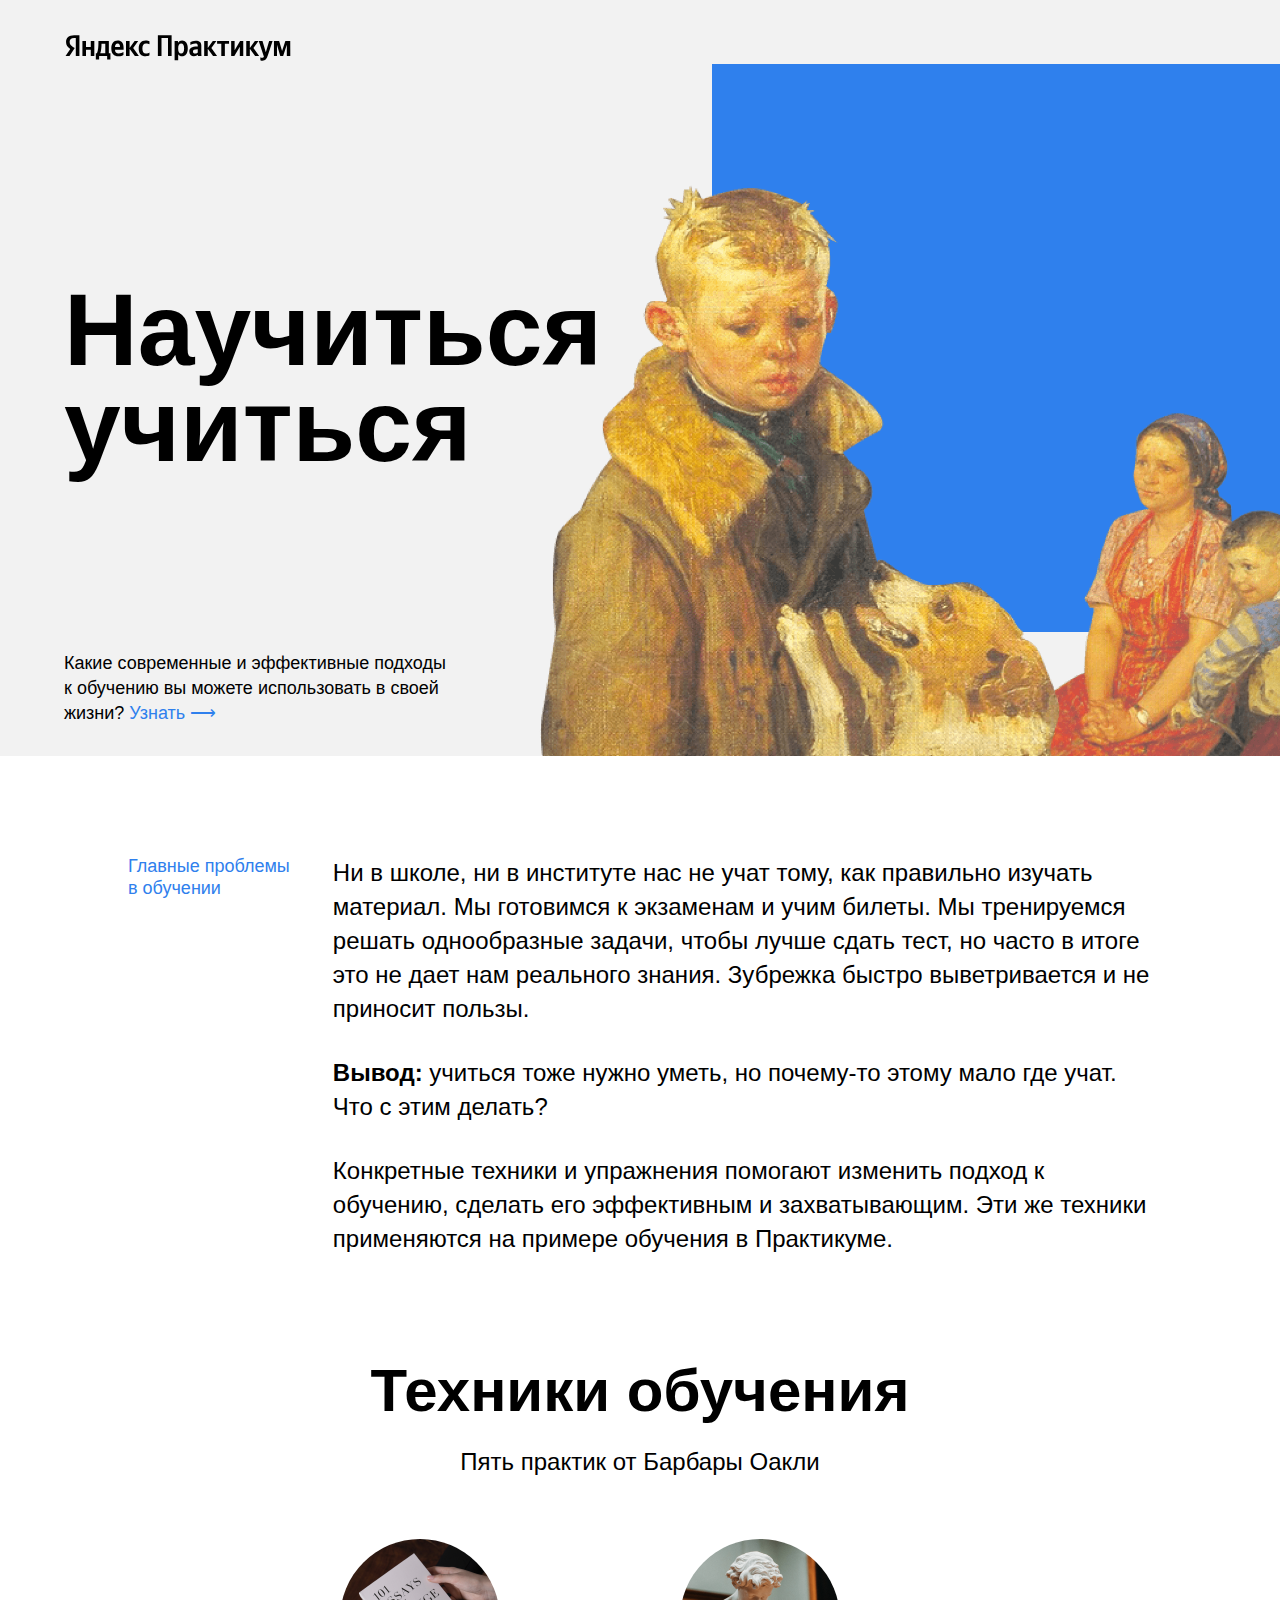
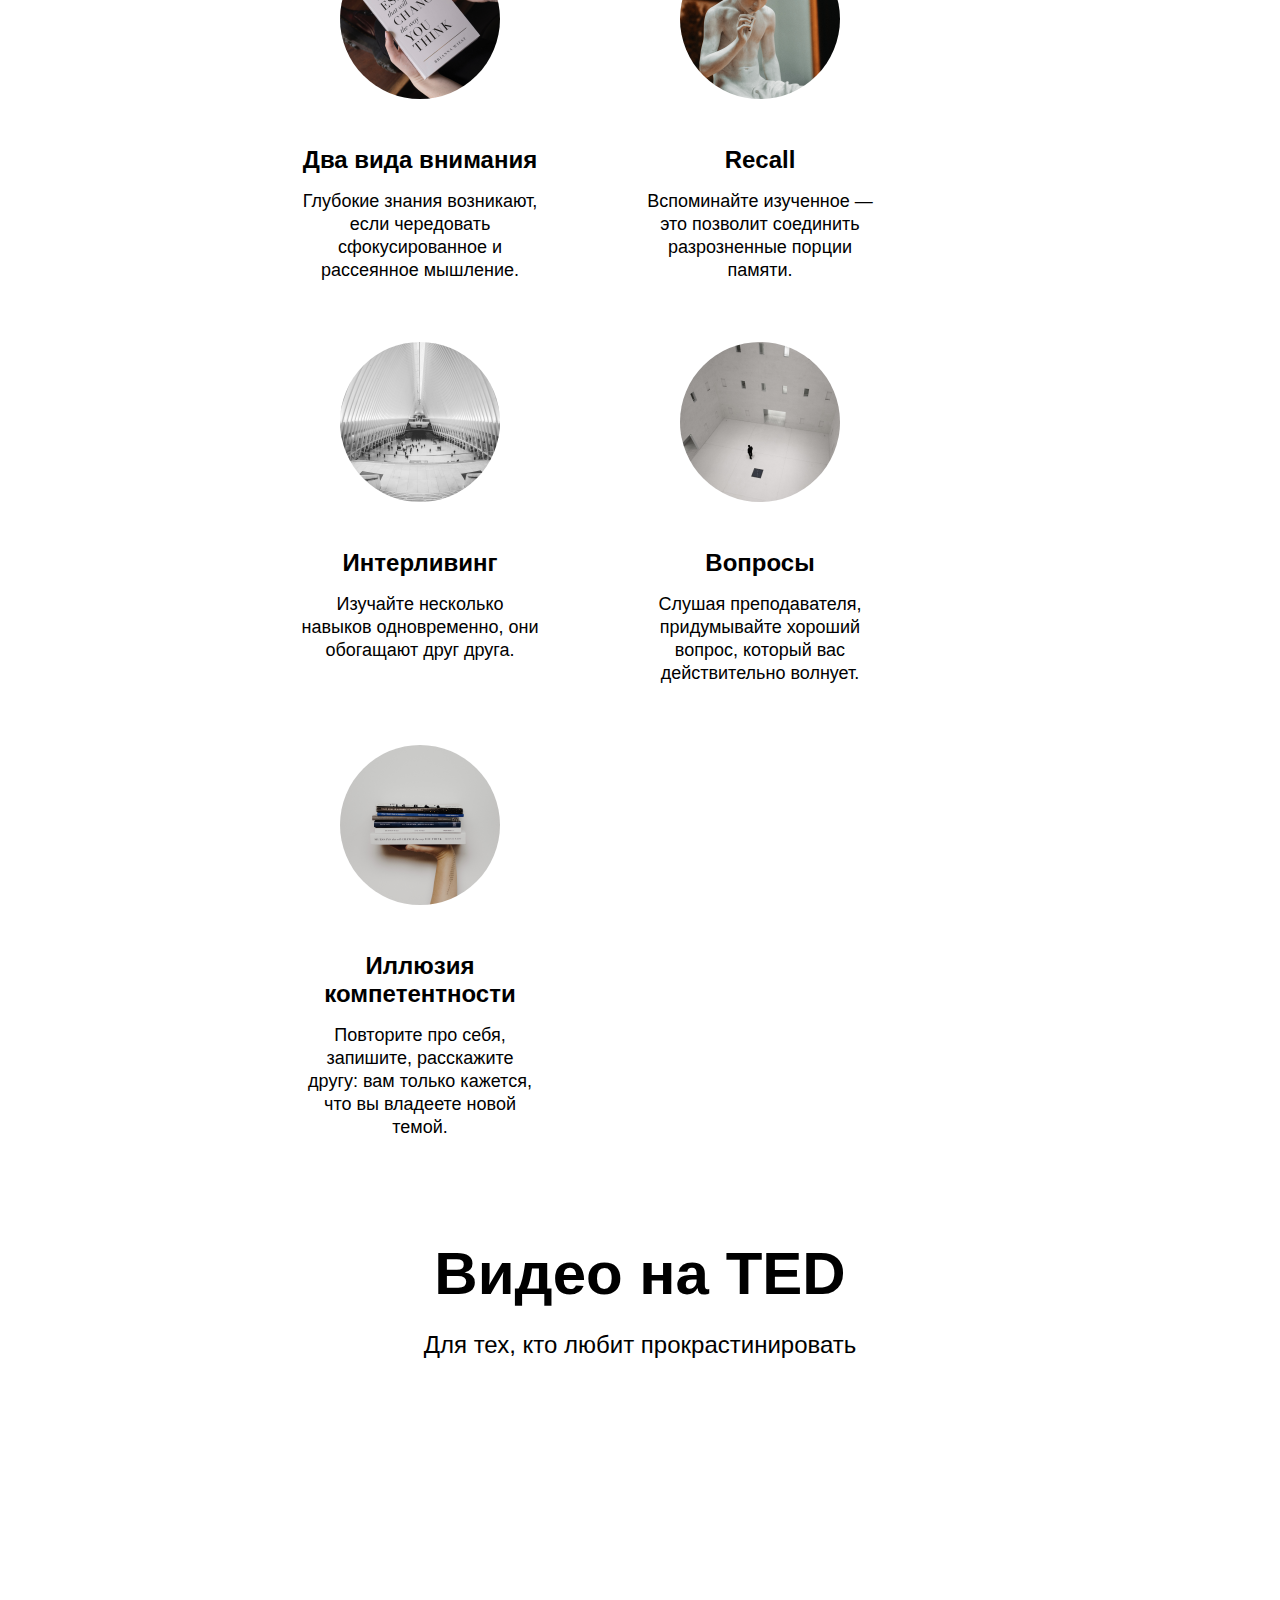
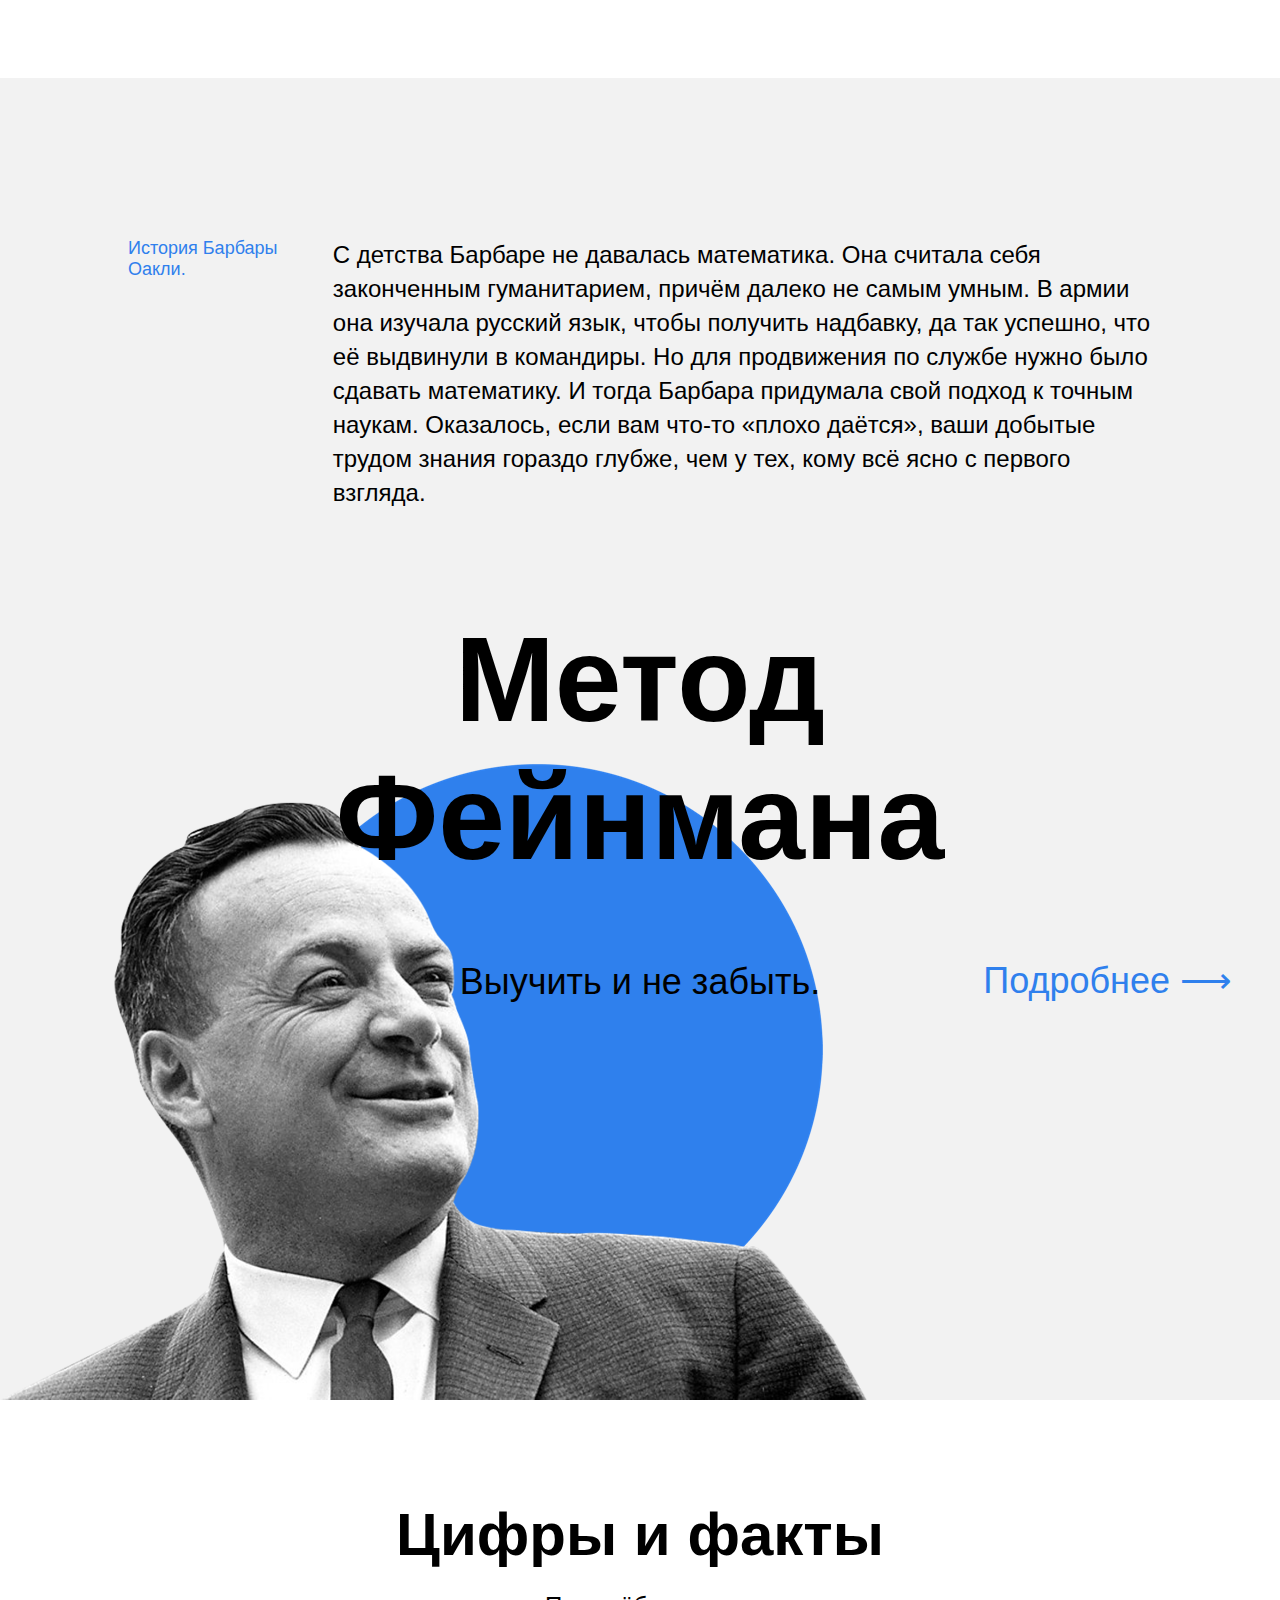
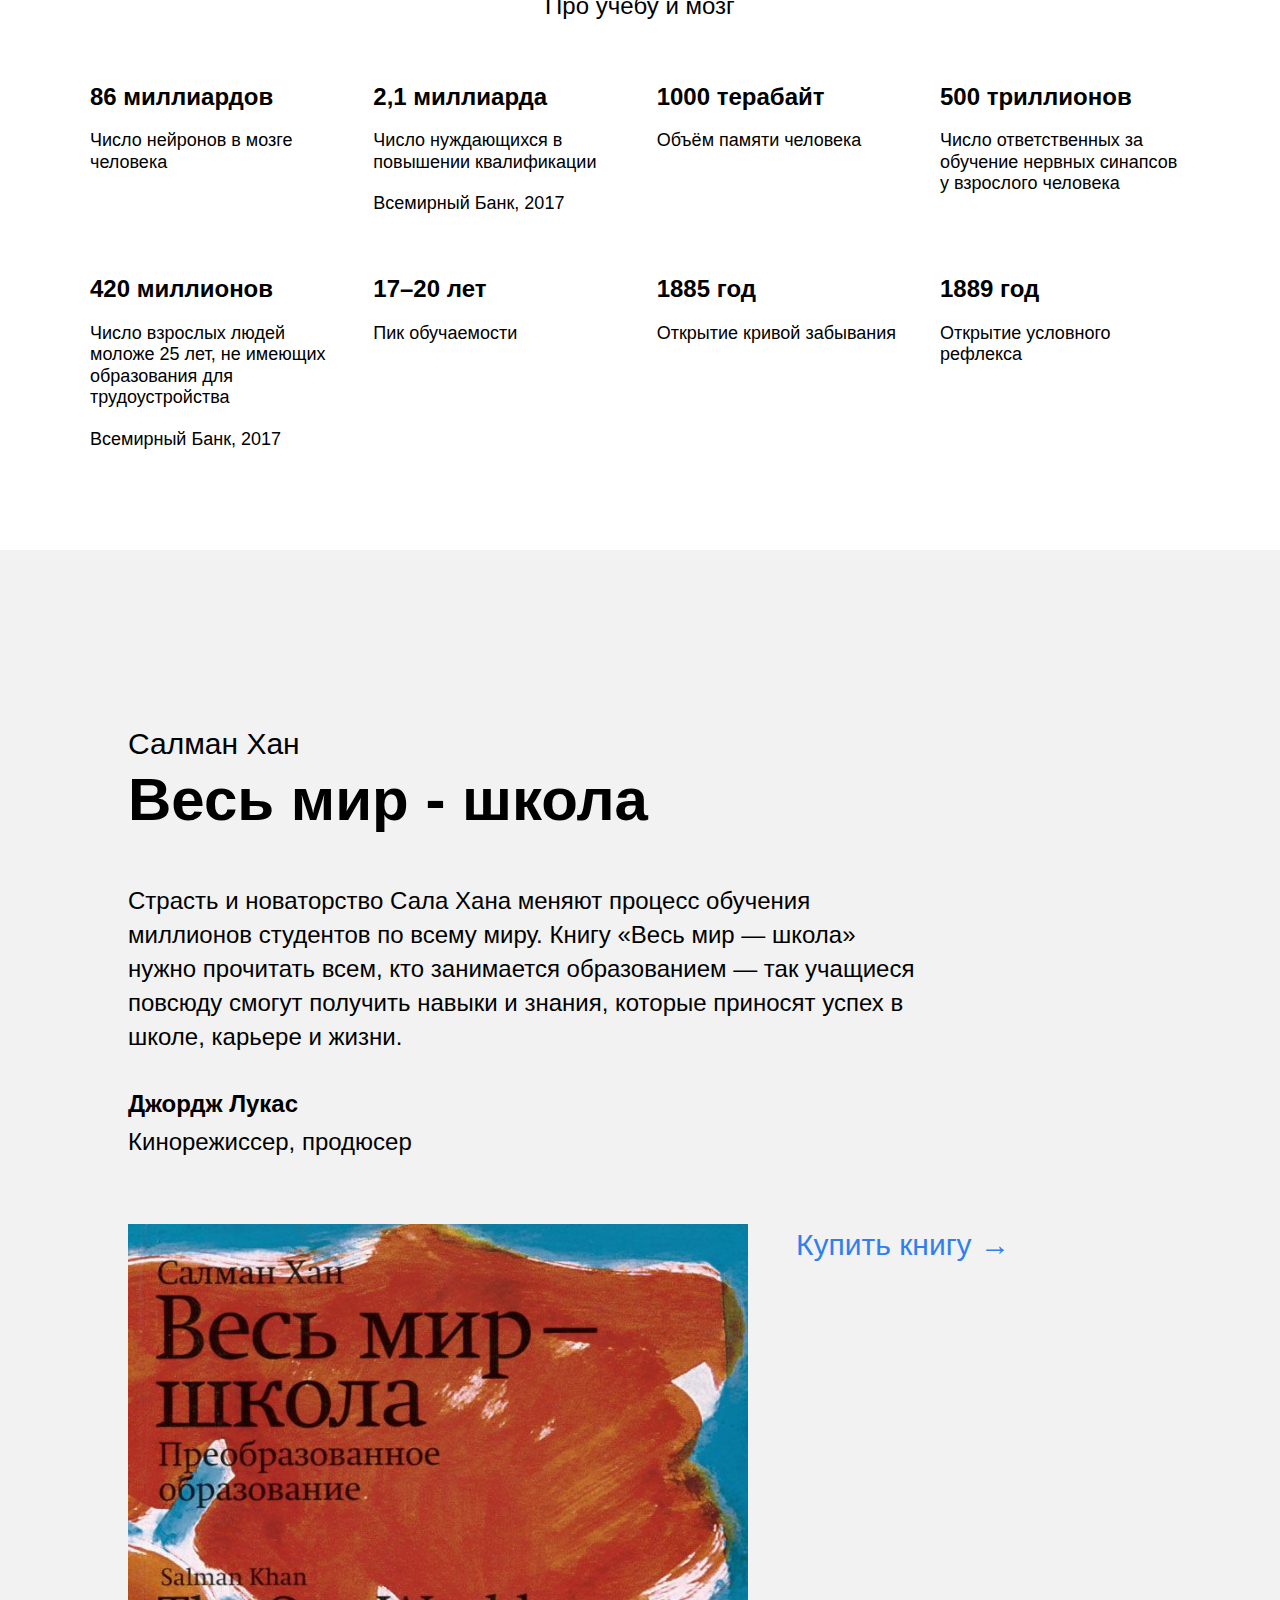
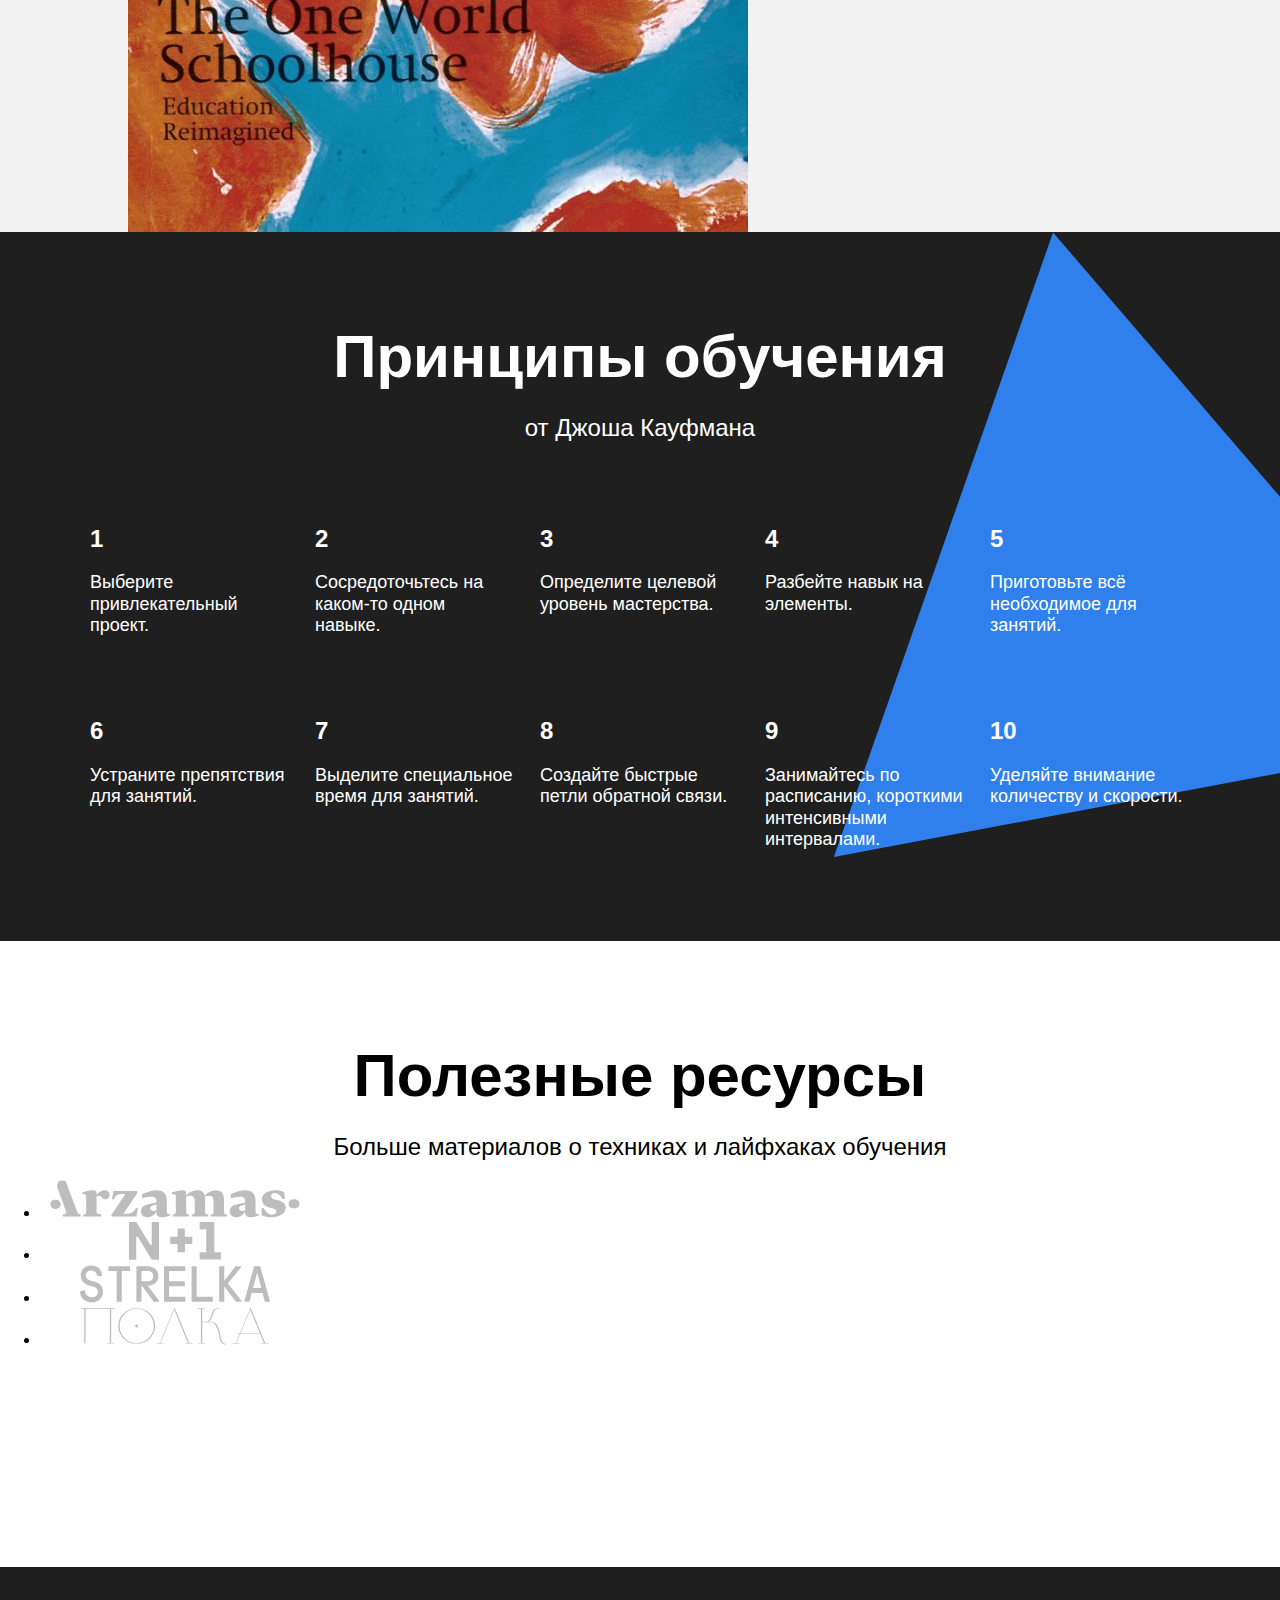
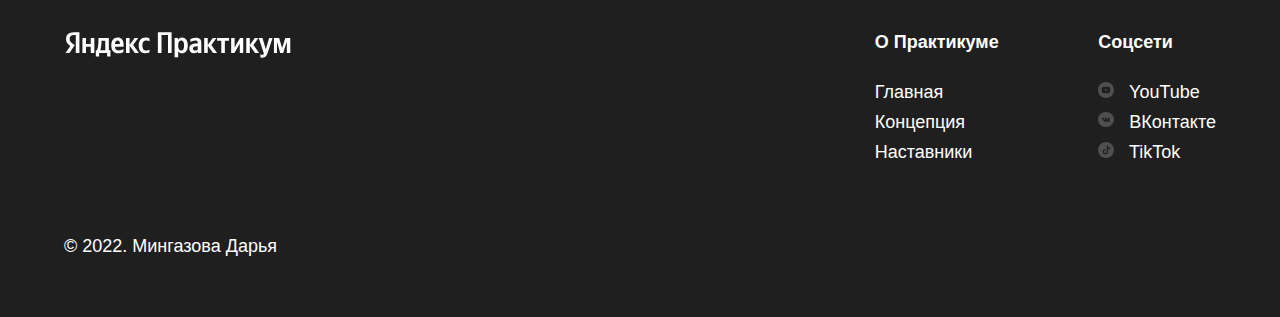
==== commit dc972450: "second sprint" ====
--- a/index.html
+++ b/index.html
@@ -199,19 +199,27 @@
     <section class="resources">
         <h2 class="section-title">Полезные ресурсы</h2>
         <p class="section-subtitle">Больше материалов о техниках и лайфхаках обучения</p>
-        <ul class="resourсes__logo-zone">
-          <li><a href="https://arzamas.academy/" target="_blank">
-            <img class="resourсes__logo" src="./images/logo/resources-arzamas.svg" alt="Логотип ресурса проекта Arzamas">
-          </a></li>
-          <li><a href="https://nplus1.ru/" target="_blank">
-            <img class="resourсes__logo" src="./images/logo/resources-n1.svg" alt="Логотип ресурса интернет-издания N+1">
-          </a></li>
-          <li><a href="https://strelka.com/" target="_blank">
-            <img class="resourсes__logo" src="./images/logo/resources-strelka.svg" alt="Логотип ресурса института Стрелка">
-          </a></li>
-          <li><a href="https://polka.academy/" target="_blank">
-            <img class="resourсes__logo" src="./images/logo/resources-polka.svg" alt="Логотип ресурса проекта Полка">
-          </a></li>
+        <ul class="resources__logo-zone">
+          <li>
+            <a href="https://arzamas.academy/" target="_blank">
+              <img class="resourсes__logo" src="./images/logo/resources-arzamas.svg" alt="Логотип ресурса проекта Arzamas">
+            </a>
+          </li>
+          <li>
+            <a href="https://nplus1.ru/" target="_blank">
+              <img class="resourсes__logo" src="./images/logo/resources-n1.svg" alt="Логотип ресурса интернет-издания N+1">
+            </a>
+          </li>
+          <li>
+            <a href="https://strelka.com/" target="_blank">
+              <img class="resourсes__logo" src="./images/logo/resources-strelka.svg" alt="Логотип ресурса института Стрелка">
+            </a>
+          </li>
+          <li>
+            <a href="https://polka.academy/" target="_blank">
+              <img class="resourсes__logo" src="./images/logo/resources-polka.svg" alt="Логотип ресурса проекта Полка">
+            </a>
+          </li>
         </ul>
     </section>
   </main>
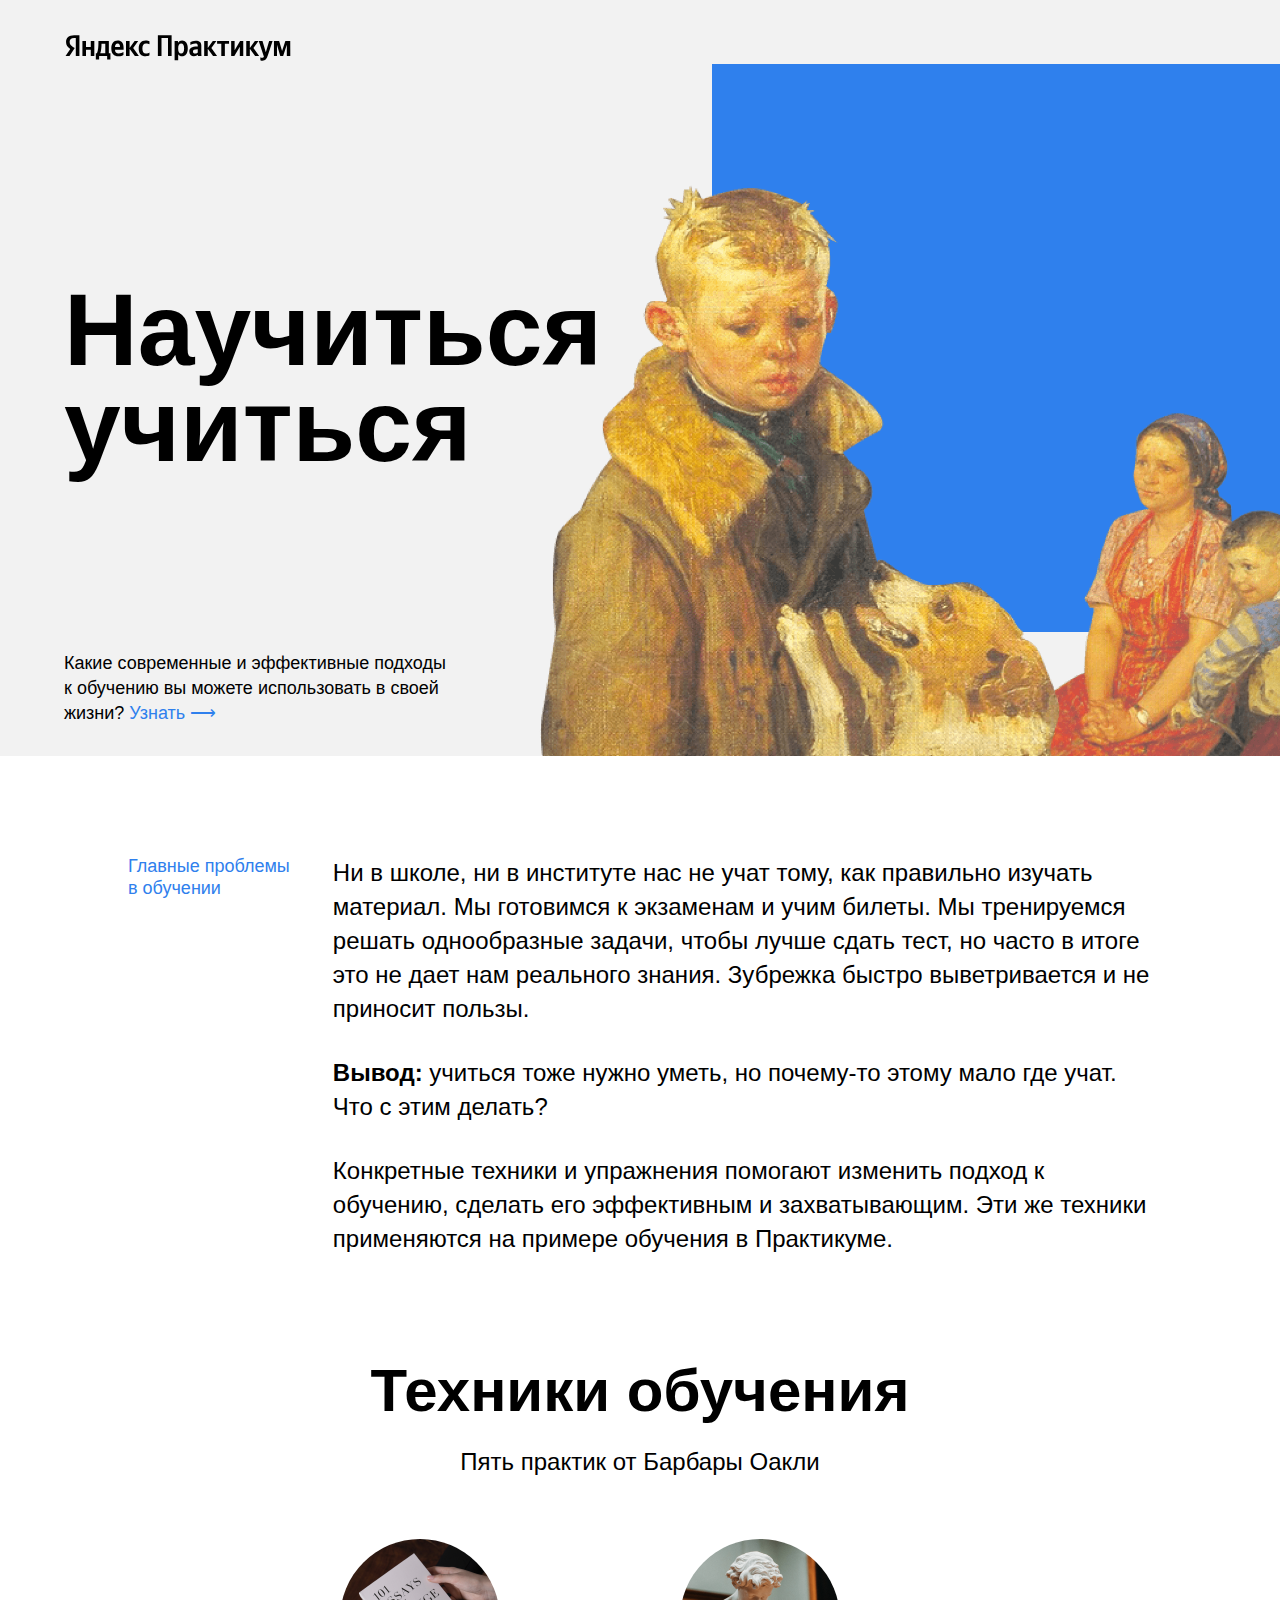
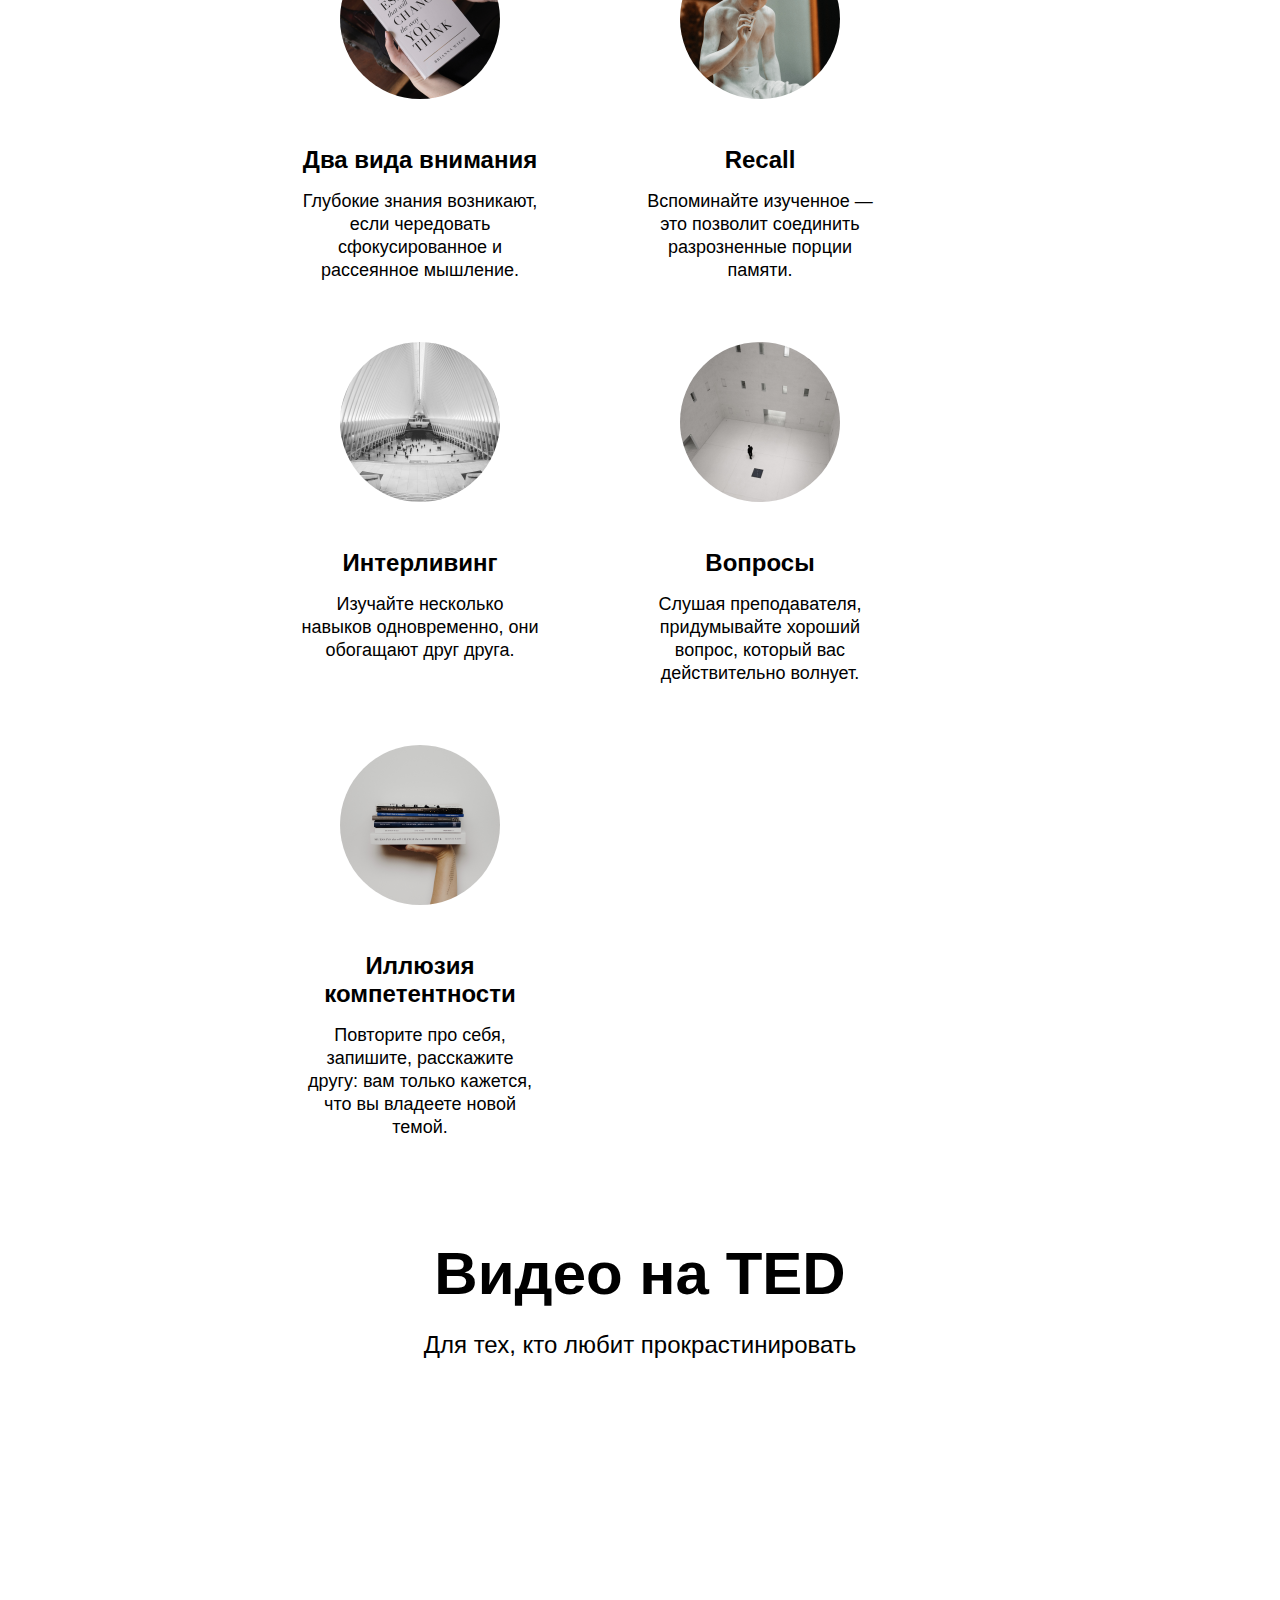
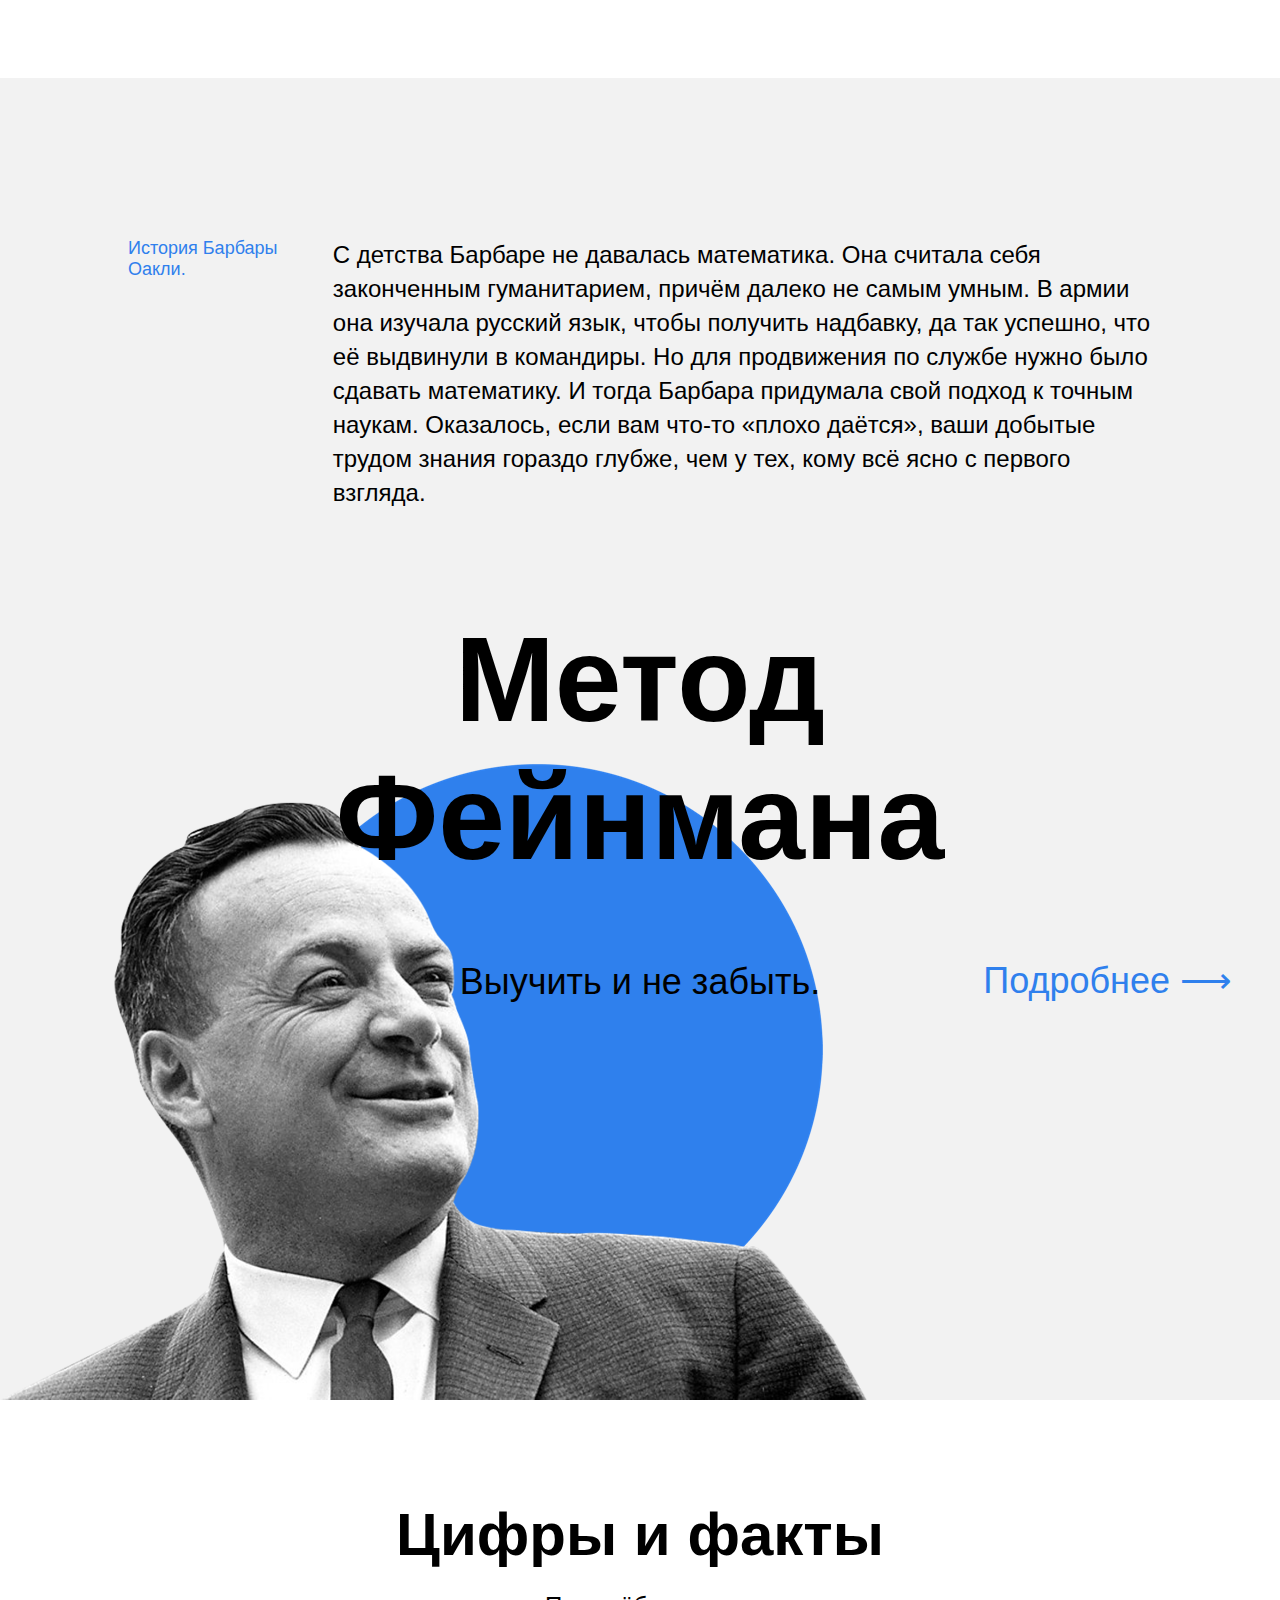
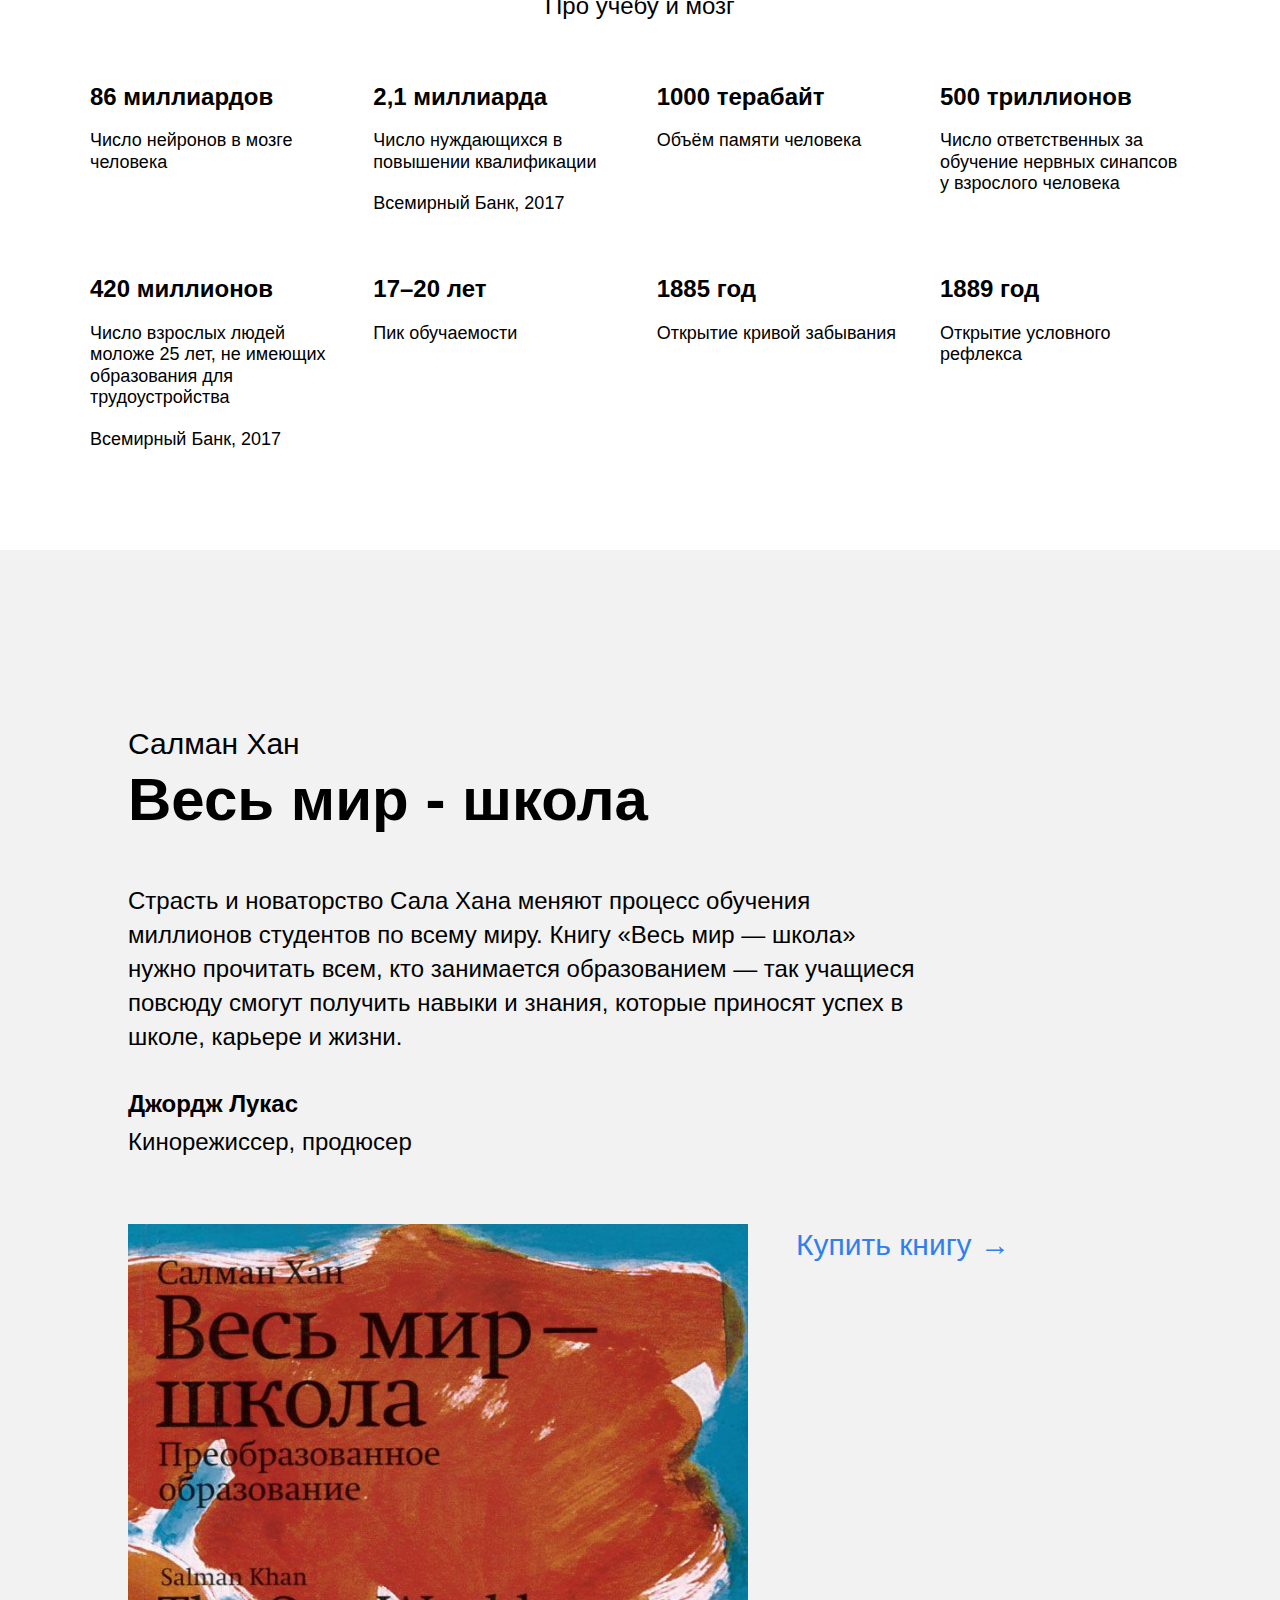
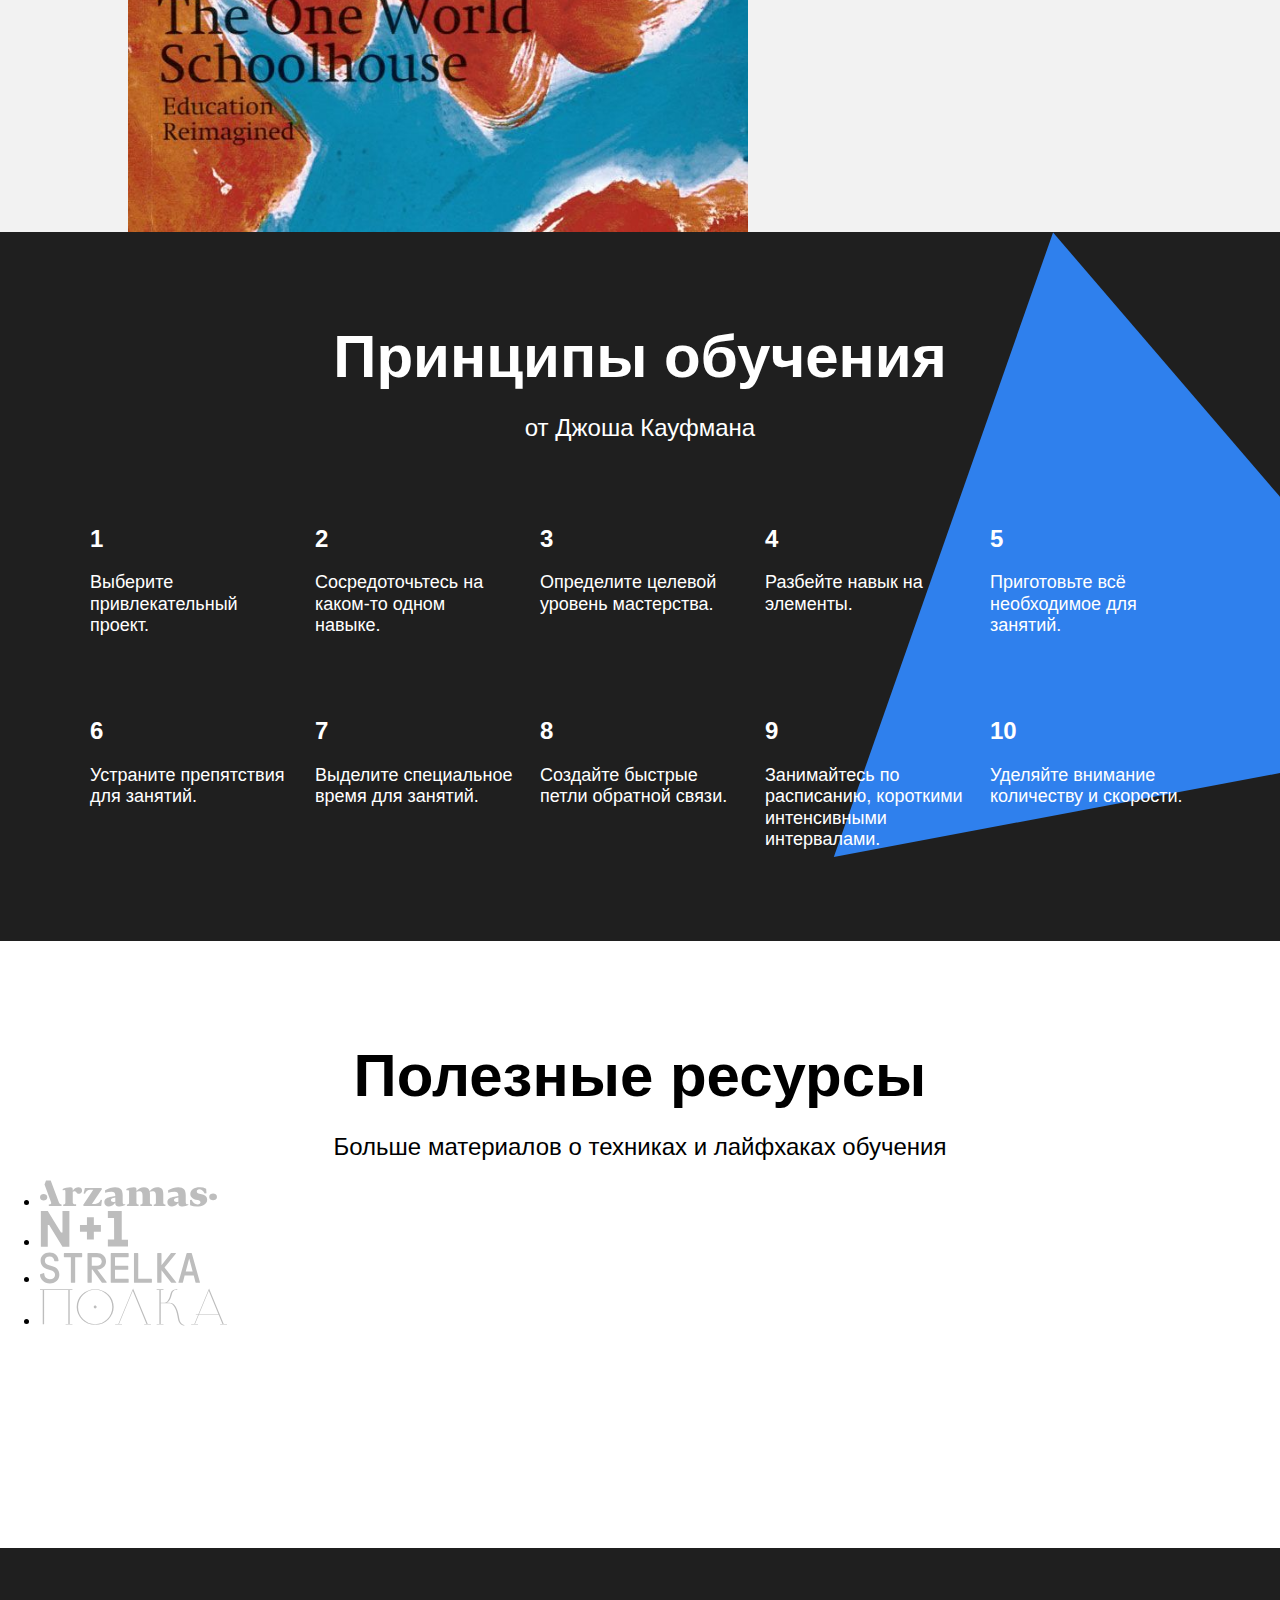
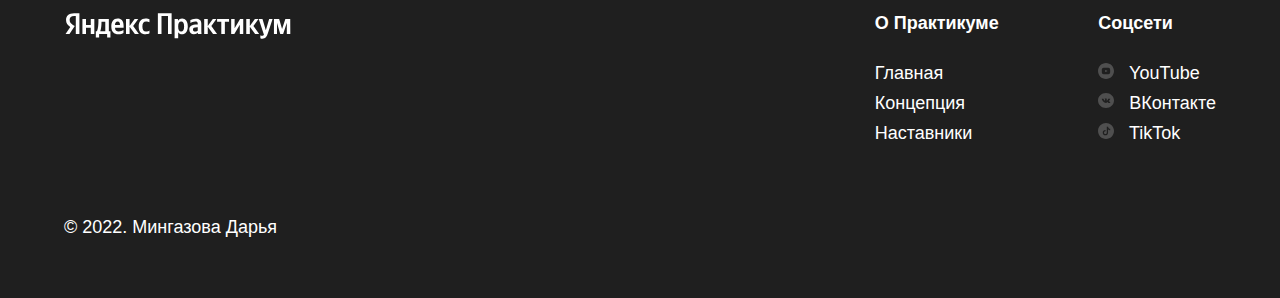
==== commit 968cb2b8: "second sprint" ====
--- a/index.html
+++ b/index.html
@@ -73,8 +73,8 @@
       <h2 class="section-title">Видео на TED</h2>
       <p class="section-subtitle">Для тех, кто любит прокрастинировать</p>
       <div class="video__iframes">
-        <iframe class="video__iframe" src="https://www.youtube.com/watch?v=arj7oStGLkU" allowfullscreen></iframe><!--Ссылки проверила по брифу,-->
-        <iframe class="video__iframe" src="https://www.youtube.com/watch?v=5MgBikgcWnY" allowfullscreen></iframe><!--почему-то видео отображается как сайт youtube заблокирован-->
+        <iframe class="video__iframe" src="https://www.youtube.com/embed/arj7oStGLkU" title="Tim Urban: Inside the mind of a master procrastinator" allow="accelerometer; autoplay; clipboard-write; encrypted-media; gyroscope; picture-in-picture" allowfullscreen></iframe>
+        <iframe class="video__iframe" src="https://www.youtube.com/embed/5MgBikgcWnY" title="The first 20 hours - how to learn anything" allow="accelerometer; autoplay; clipboard-write; encrypted-media; gyroscope; picture-in-picture" allowfullscreen></iframe>
       </div>
     </section>
 
@@ -200,26 +200,10 @@
         <h2 class="section-title">Полезные ресурсы</h2>
         <p class="section-subtitle">Больше материалов о техниках и лайфхаках обучения</p>
         <ul class="resources__logo-zone">
-          <li>
-            <a href="https://arzamas.academy/" target="_blank">
-              <img class="resourсes__logo" src="./images/logo/resources-arzamas.svg" alt="Логотип ресурса проекта Arzamas">
-            </a>
-          </li>
-          <li>
-            <a href="https://nplus1.ru/" target="_blank">
-              <img class="resourсes__logo" src="./images/logo/resources-n1.svg" alt="Логотип ресурса интернет-издания N+1">
-            </a>
-          </li>
-          <li>
-            <a href="https://strelka.com/" target="_blank">
-              <img class="resourсes__logo" src="./images/logo/resources-strelka.svg" alt="Логотип ресурса института Стрелка">
-            </a>
-          </li>
-          <li>
-            <a href="https://polka.academy/" target="_blank">
-              <img class="resourсes__logo" src="./images/logo/resources-polka.svg" alt="Логотип ресурса проекта Полка">
-            </a>
-          </li>
+          <li><a href="https://arzamas.academy/" target="_blank"><img class="resources__logo" src="./images/logo/resources-arzamas.svg" alt="Логотип ресурса проекта Arzamas"></a></li>
+          <li><a href="https://nplus1.ru/" target="_blank"><img class="resources__logo" src="./images/logo/resources-n1.svg" alt="Логотип ресурса интернет-издания N+1"></a></li>
+          <li><a href="https://strelka.com/" target="_blank"><img class="resources__logo" src="./images/logo/resources-strelka.svg" alt="Логотип ресурса института Стрелка"></a></li>
+          <li><a href="https://polka.academy/" target="_blank"><img class="resources__logo" src="./images/logo/resources-polka.svg" alt="Логотип ресурса проекта Полка"></a></li>
         </ul>
     </section>
   </main>
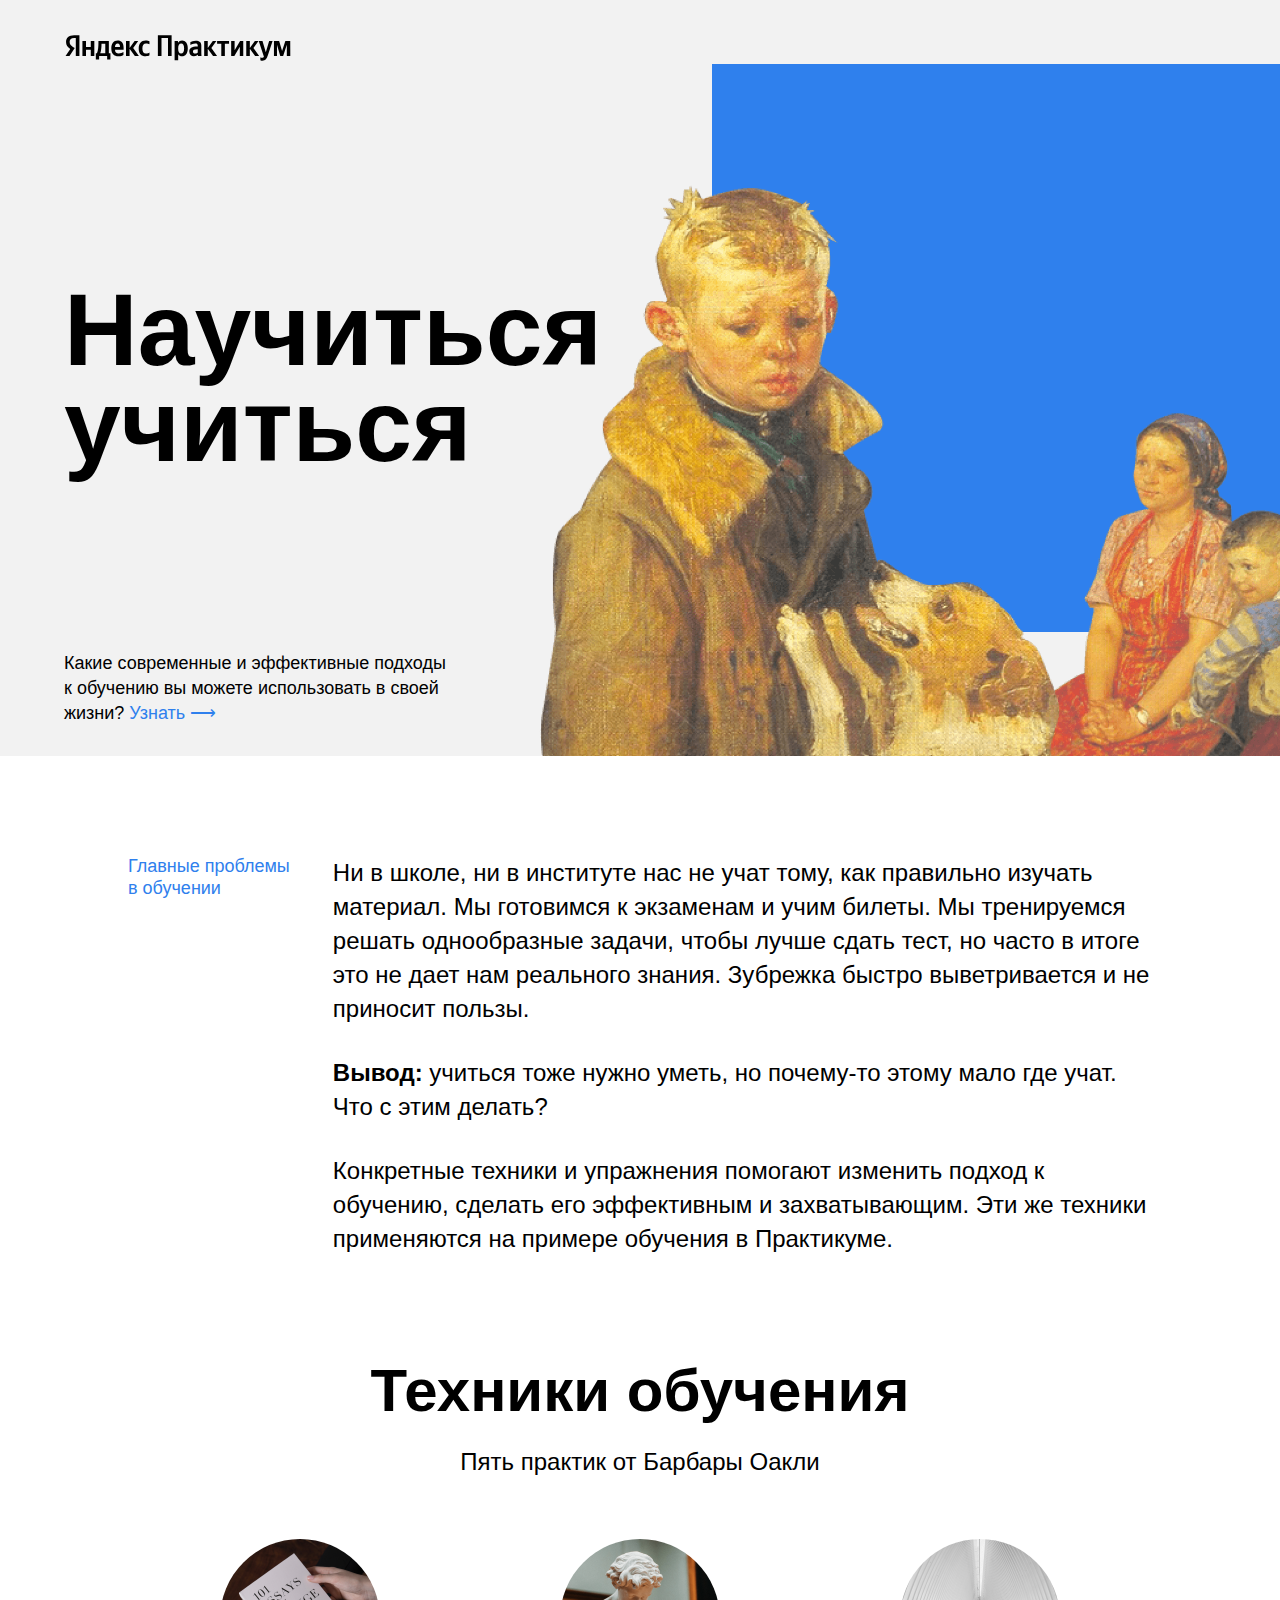
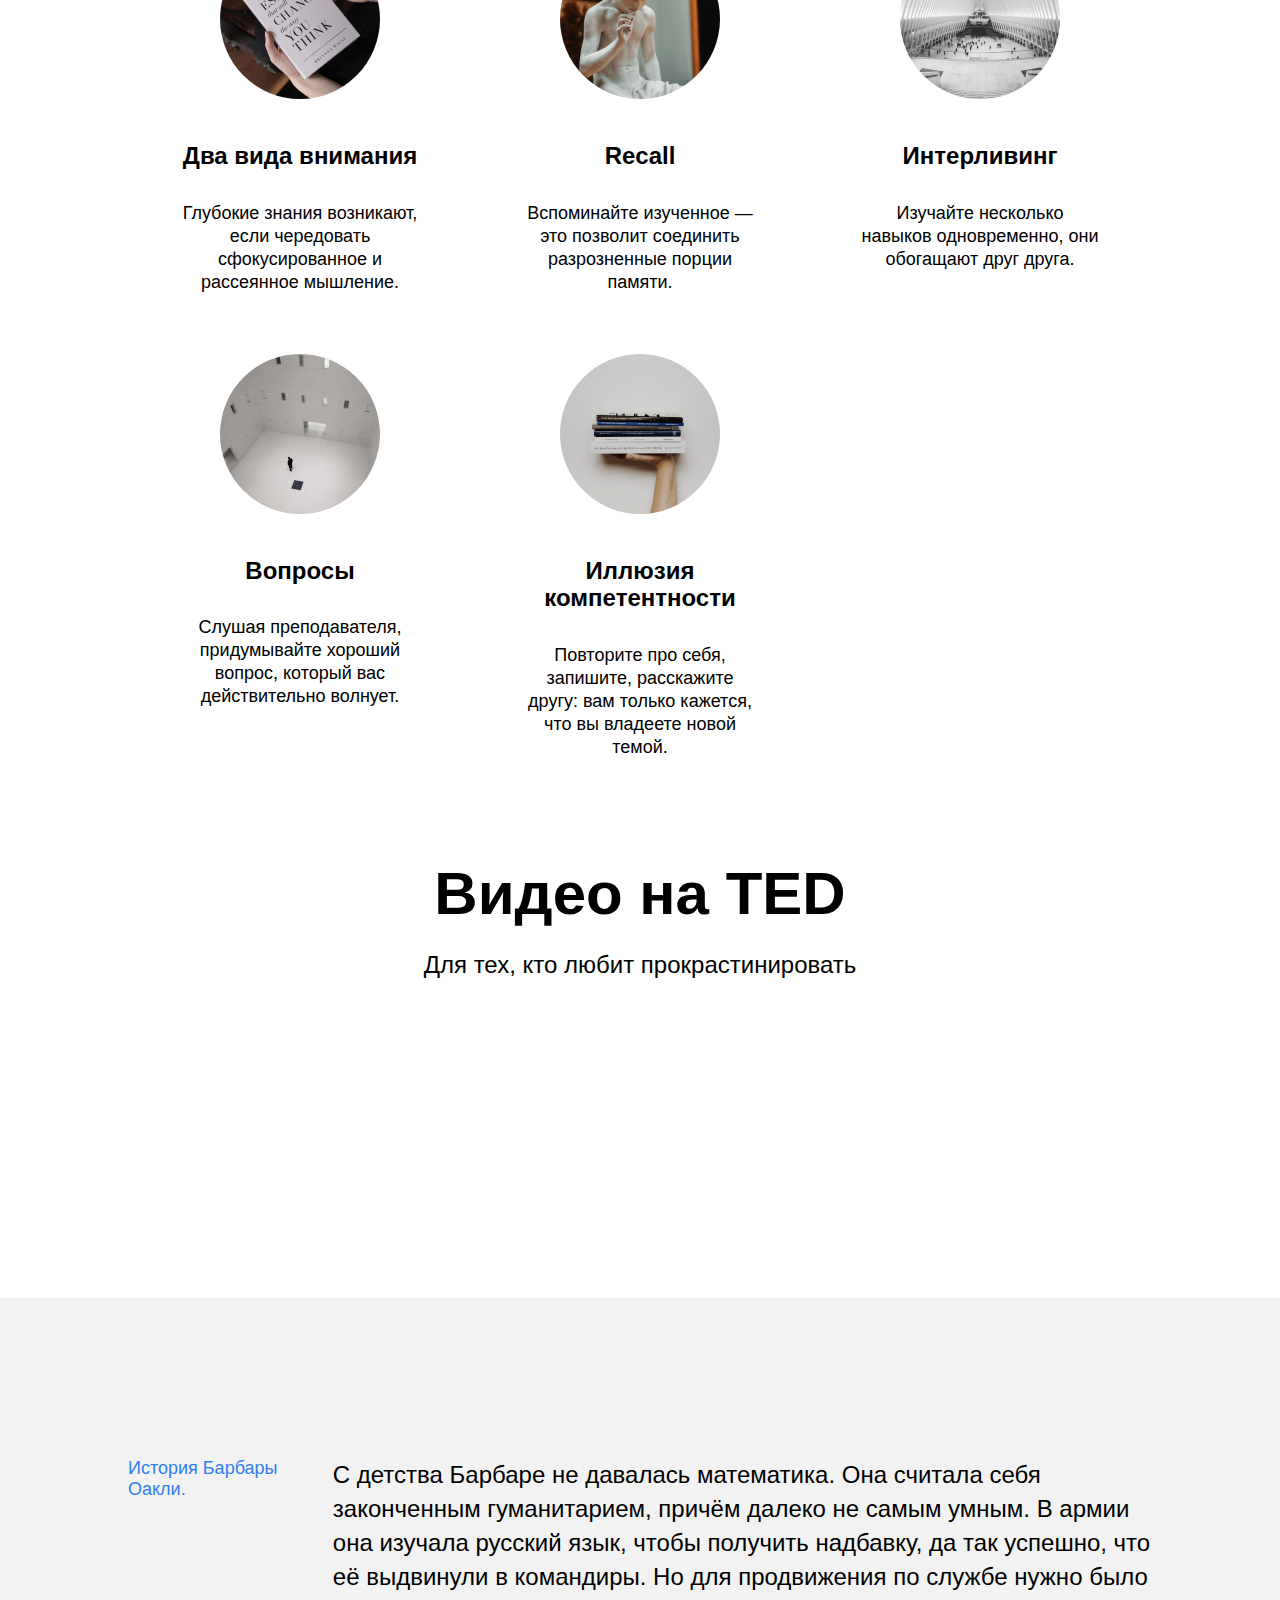
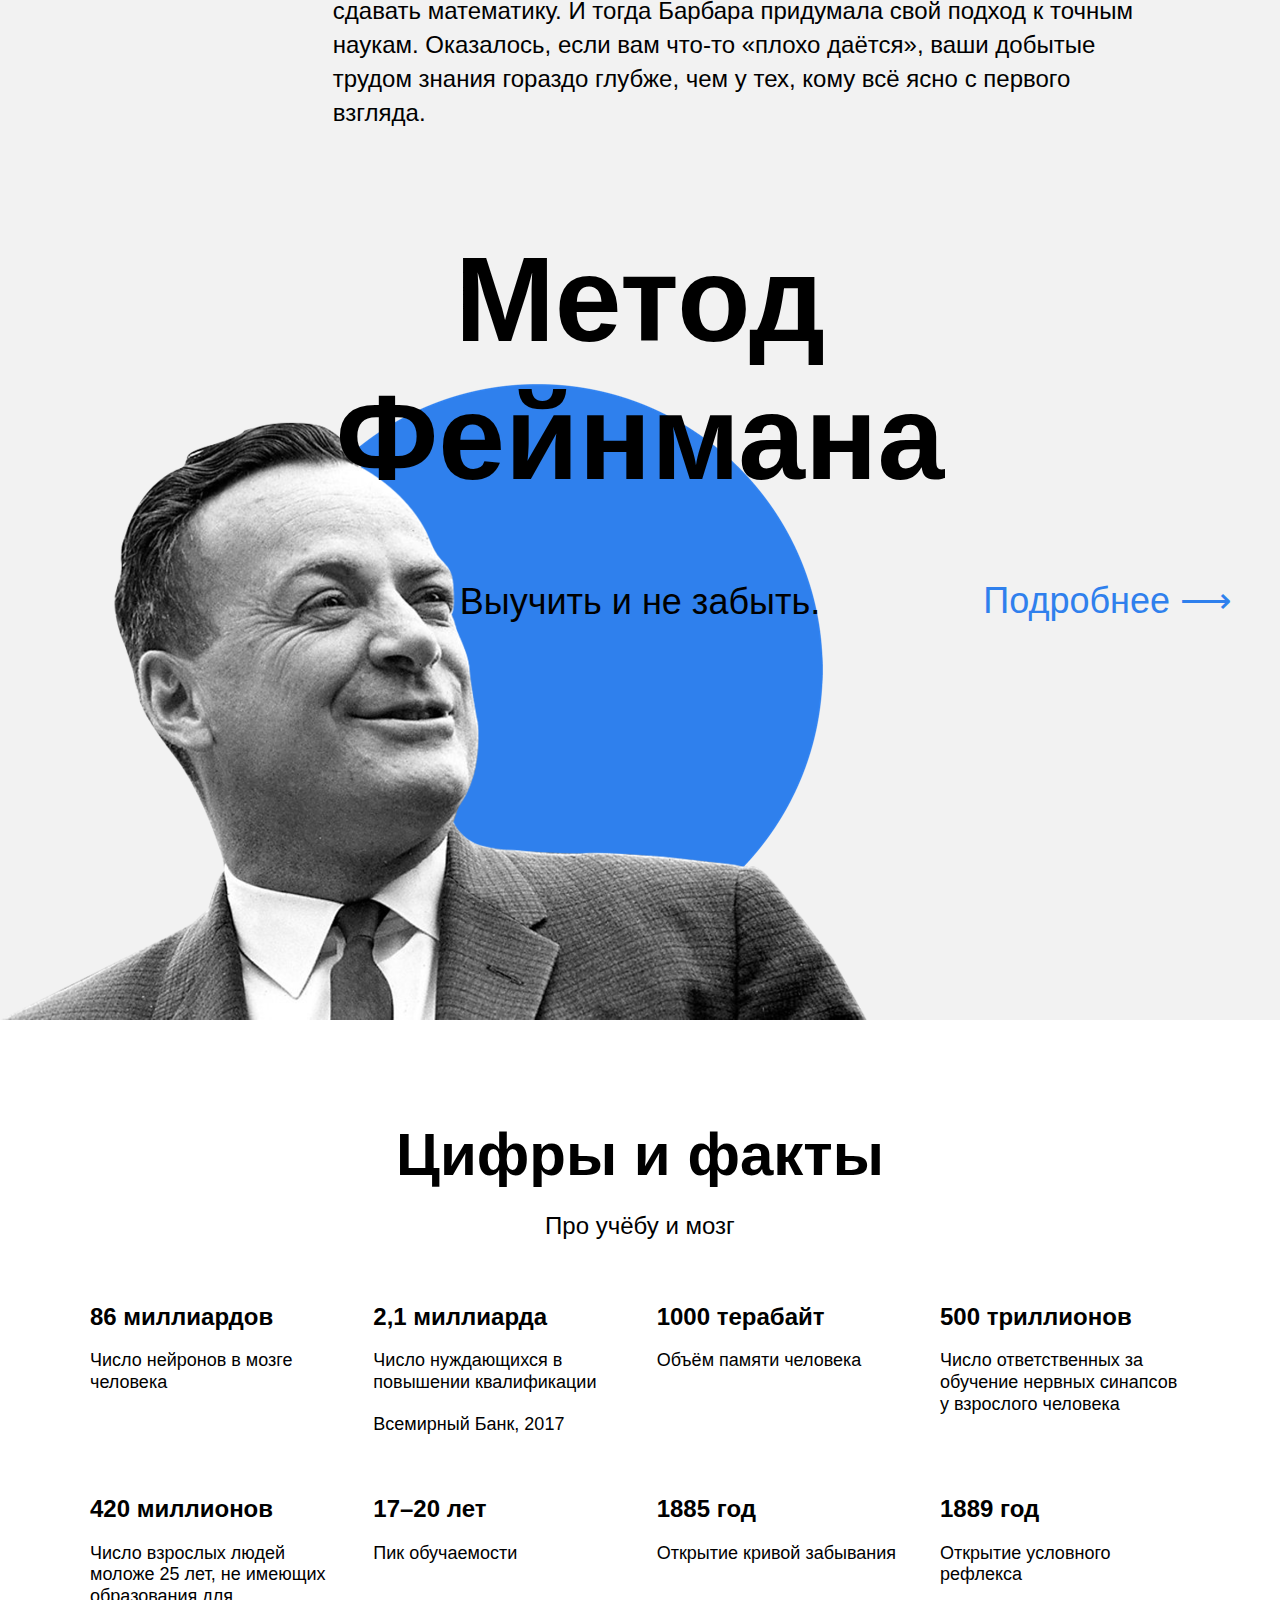
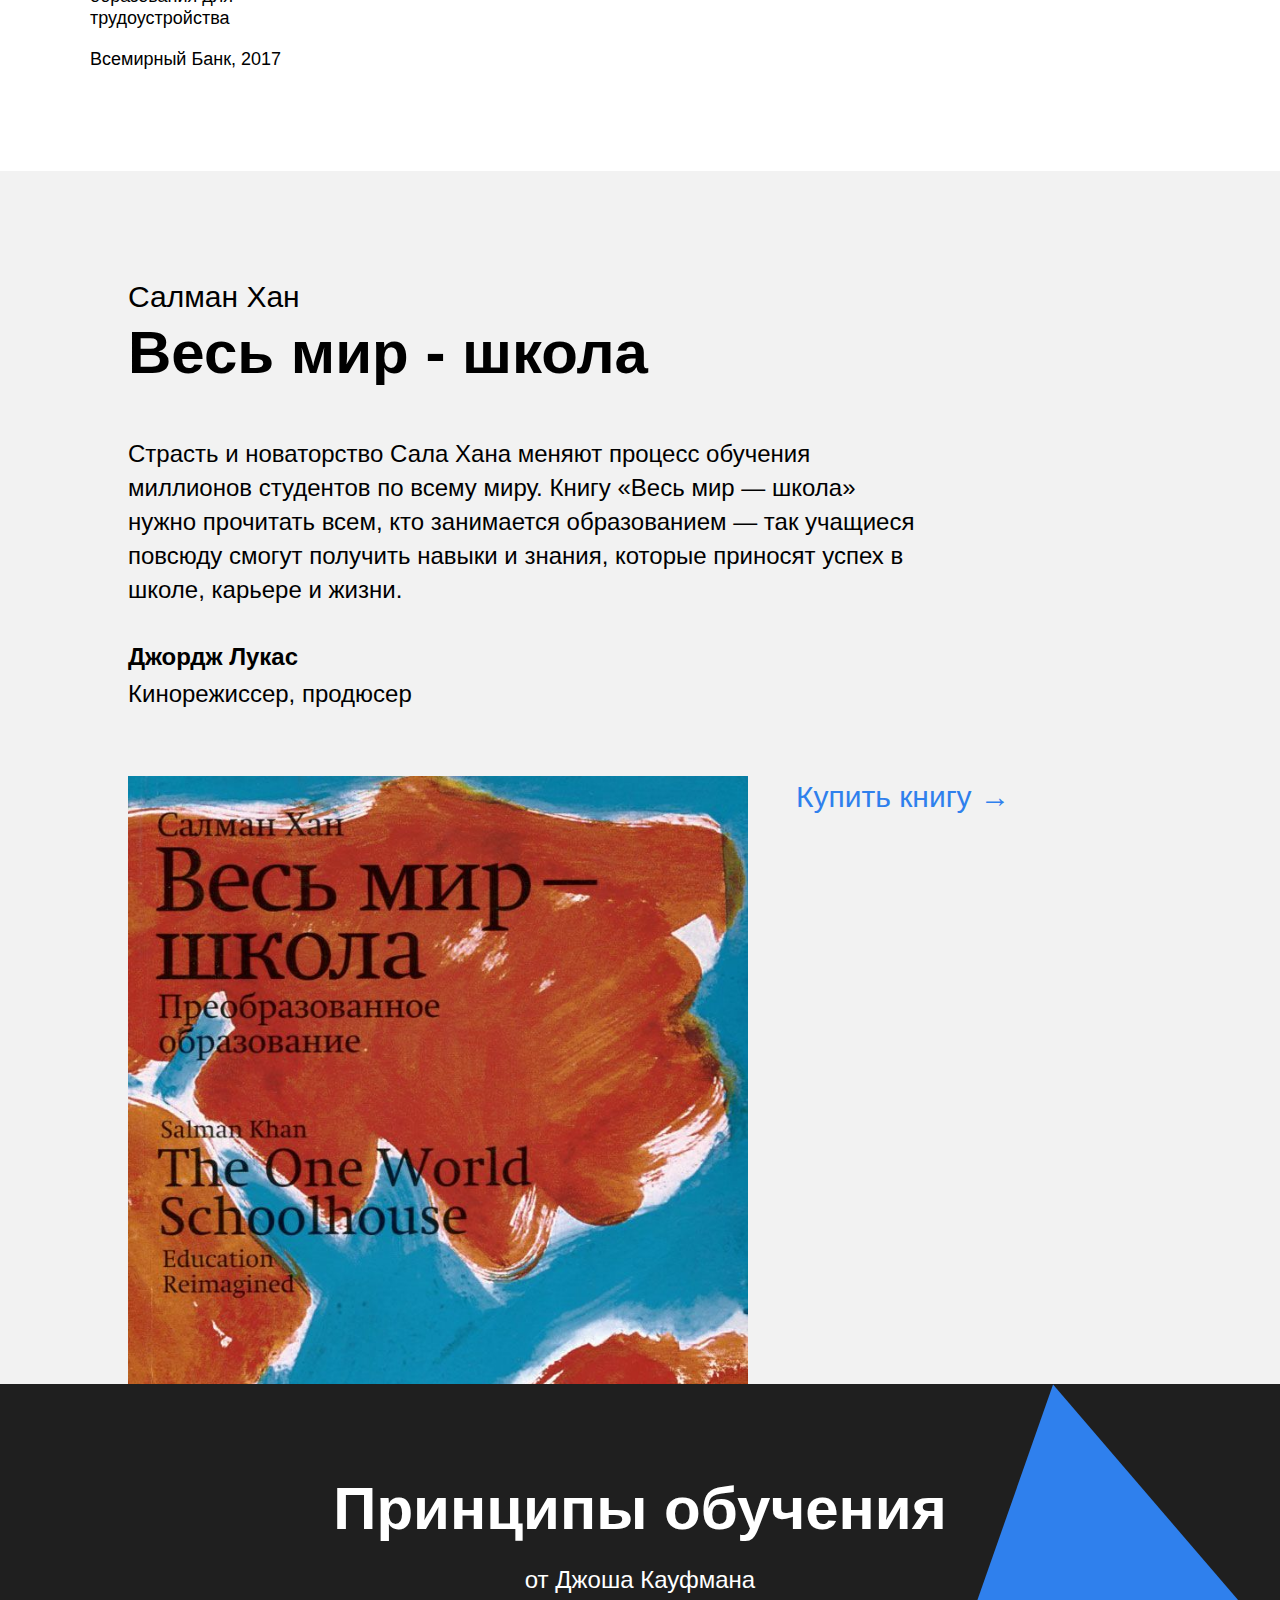
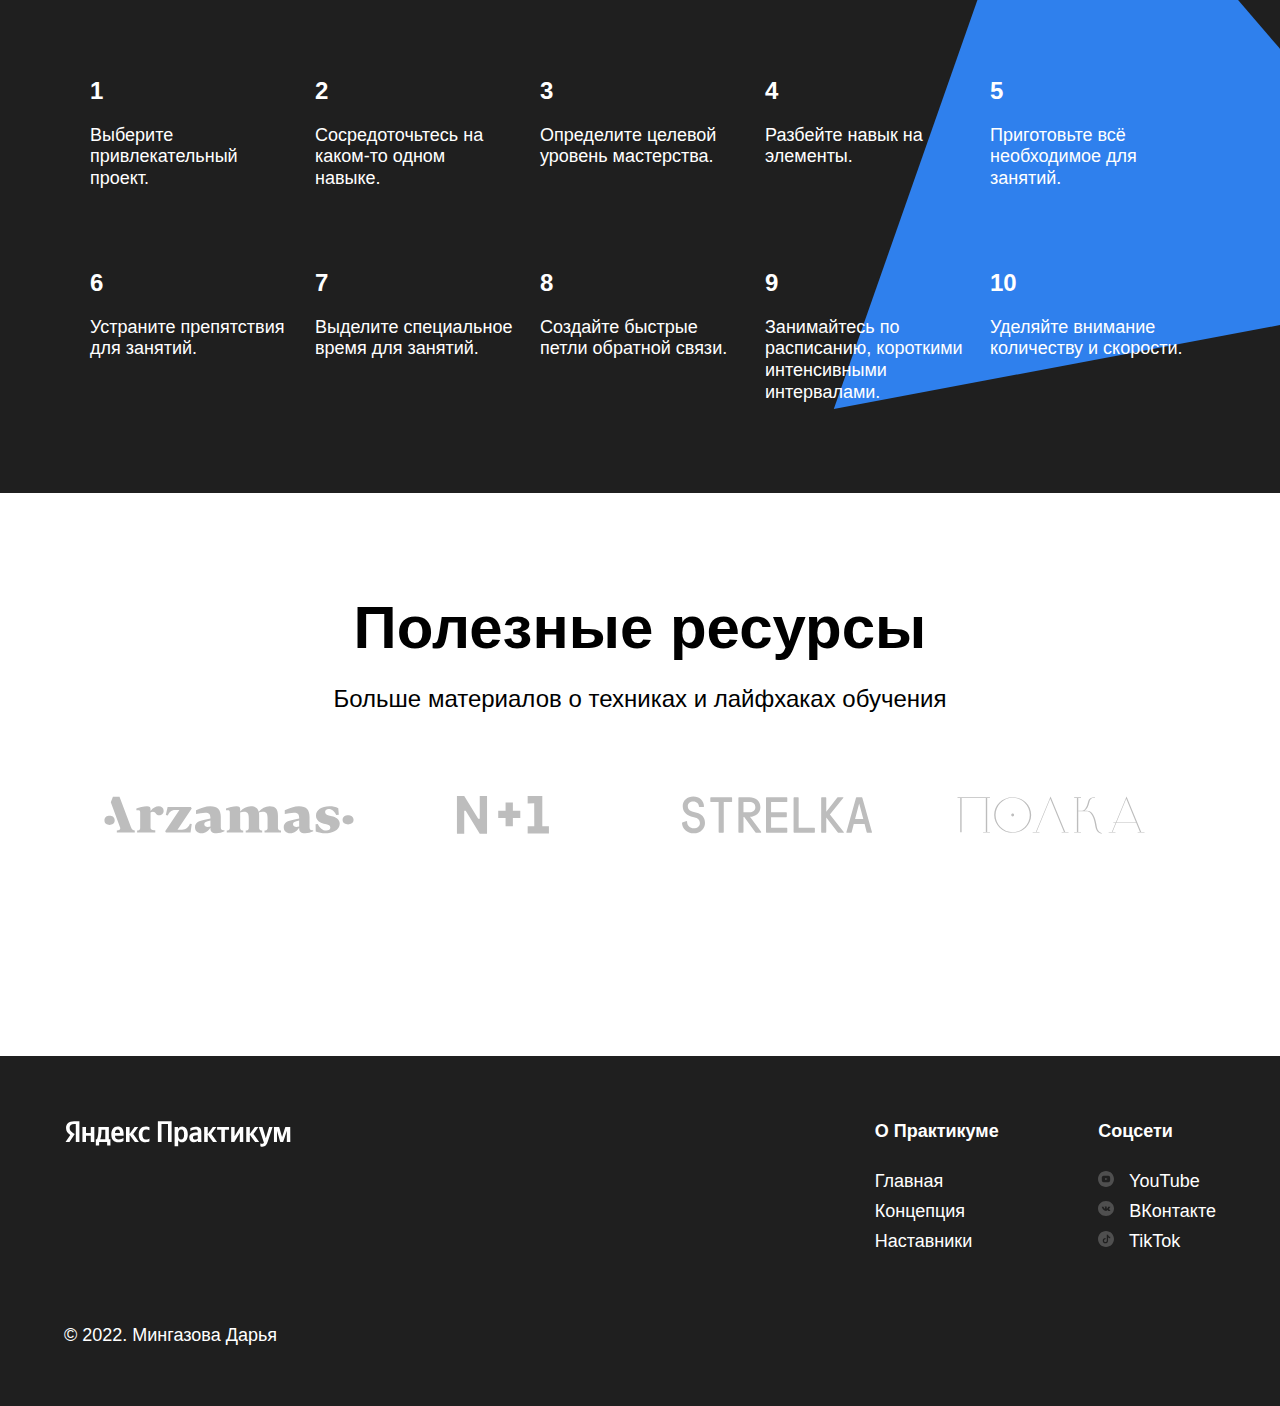
==== commit f8b0d154: "second sprint" ====
--- a/index.html
+++ b/index.html
@@ -199,11 +199,11 @@
     <section class="resources">
         <h2 class="section-title">Полезные ресурсы</h2>
         <p class="section-subtitle">Больше материалов о техниках и лайфхаках обучения</p>
-        <ul class="resources__logo-zone">
-          <li><a href="https://arzamas.academy/" target="_blank"><img class="resources__logo" src="./images/logo/resources-arzamas.svg" alt="Логотип ресурса проекта Arzamas"></a></li>
-          <li><a href="https://nplus1.ru/" target="_blank"><img class="resources__logo" src="./images/logo/resources-n1.svg" alt="Логотип ресурса интернет-издания N+1"></a></li>
-          <li><a href="https://strelka.com/" target="_blank"><img class="resources__logo" src="./images/logo/resources-strelka.svg" alt="Логотип ресурса института Стрелка"></a></li>
-          <li><a href="https://polka.academy/" target="_blank"><img class="resources__logo" src="./images/logo/resources-polka.svg" alt="Логотип ресурса проекта Полка"></a></li>
+        <ul class="resourсes__logo-zone">
+          <li><a href="https://arzamas.academy/" target="_blank"><img class="resourсes__logo" src="./images/logo/resources-arzamas.svg" alt="Логотип ресурса проекта Arzamas"></a></li>
+          <li><a href="https://nplus1.ru/" target="_blank"><img class="resourсes__logo" src="./images/logo/resources-n1.svg" alt="Логотип ресурса интернет-издания N+1"></a></li>
+          <li><a href="https://strelka.com/" target="_blank"><img class="resourсes__logo" src="./images/logo/resources-strelka.svg" alt="Логотип ресурса института Стрелка"></a></li>
+          <li><a href="https://polka.academy/" target="_blank"><img class="resourсes__logo" src="./images/logo/resources-polka.svg" alt="Логотип ресурса проекта Полка"></a></li>
         </ul>
     </section>
   </main>
